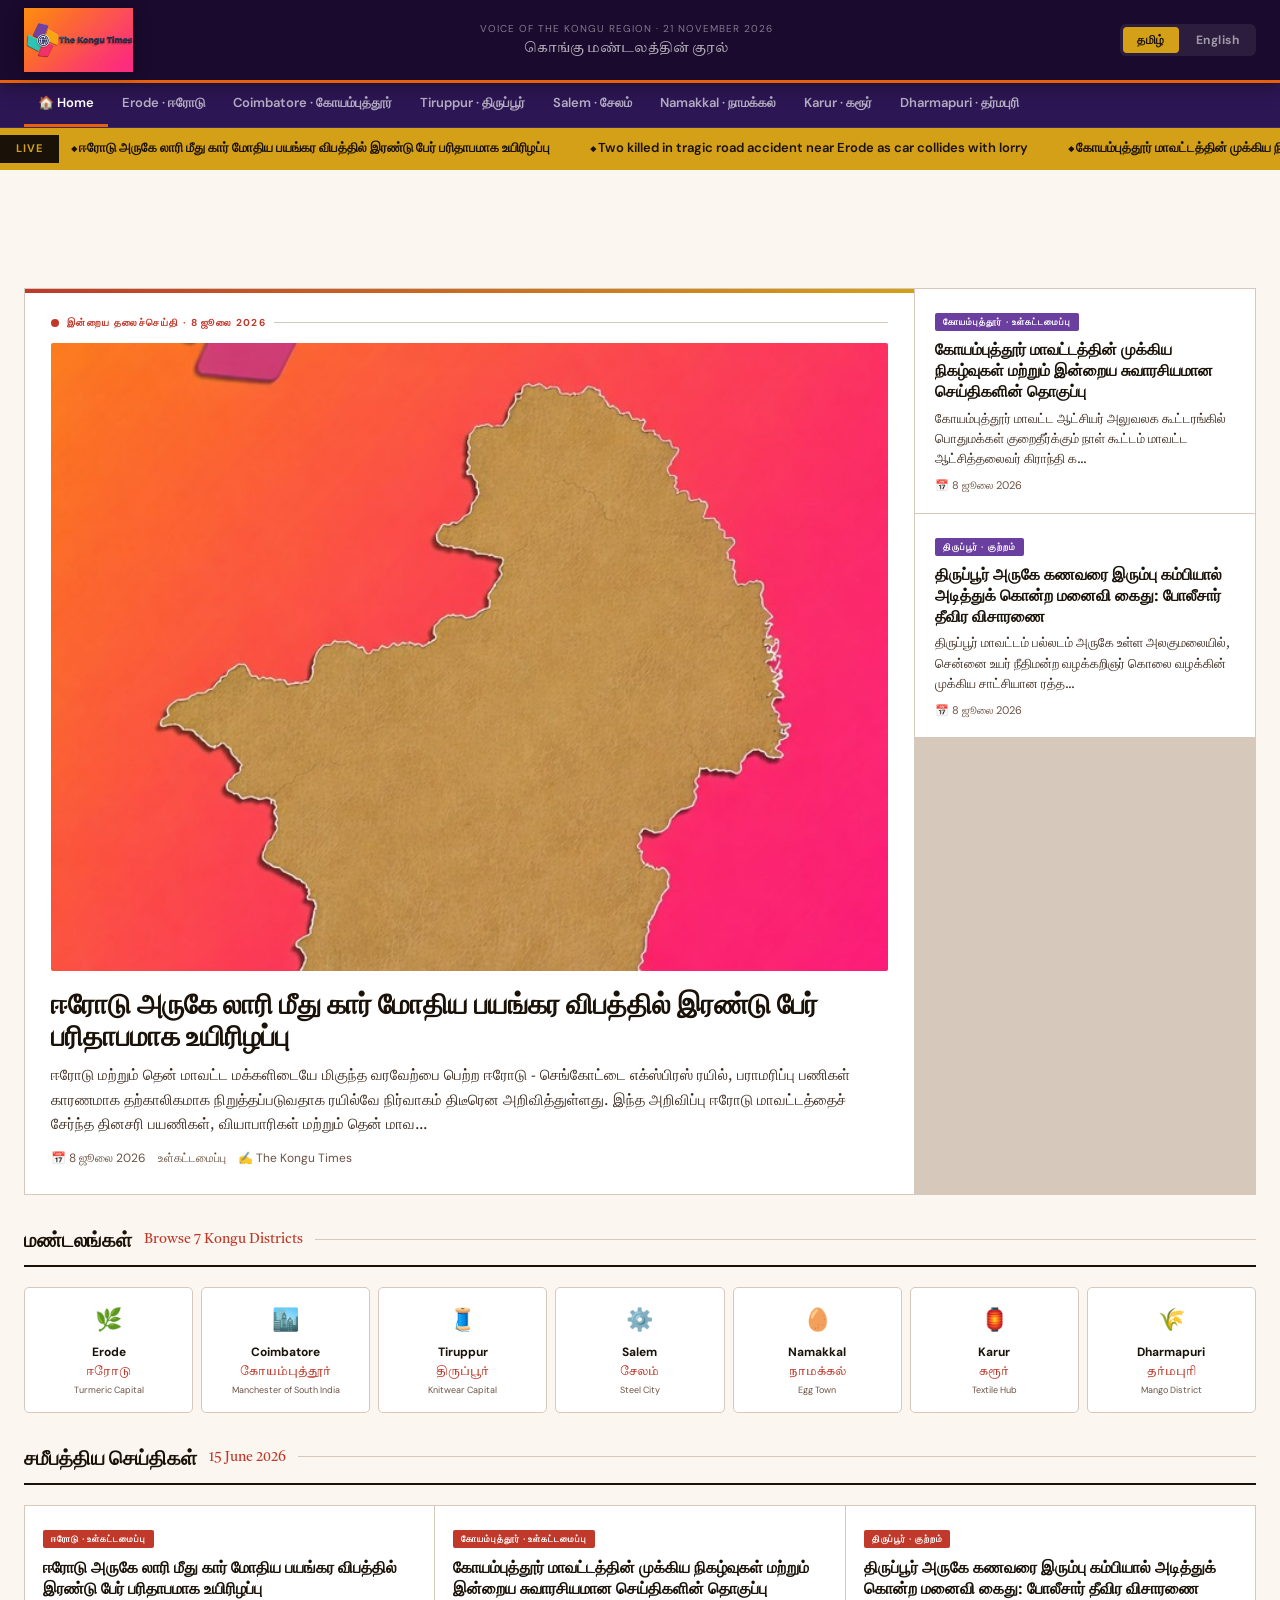
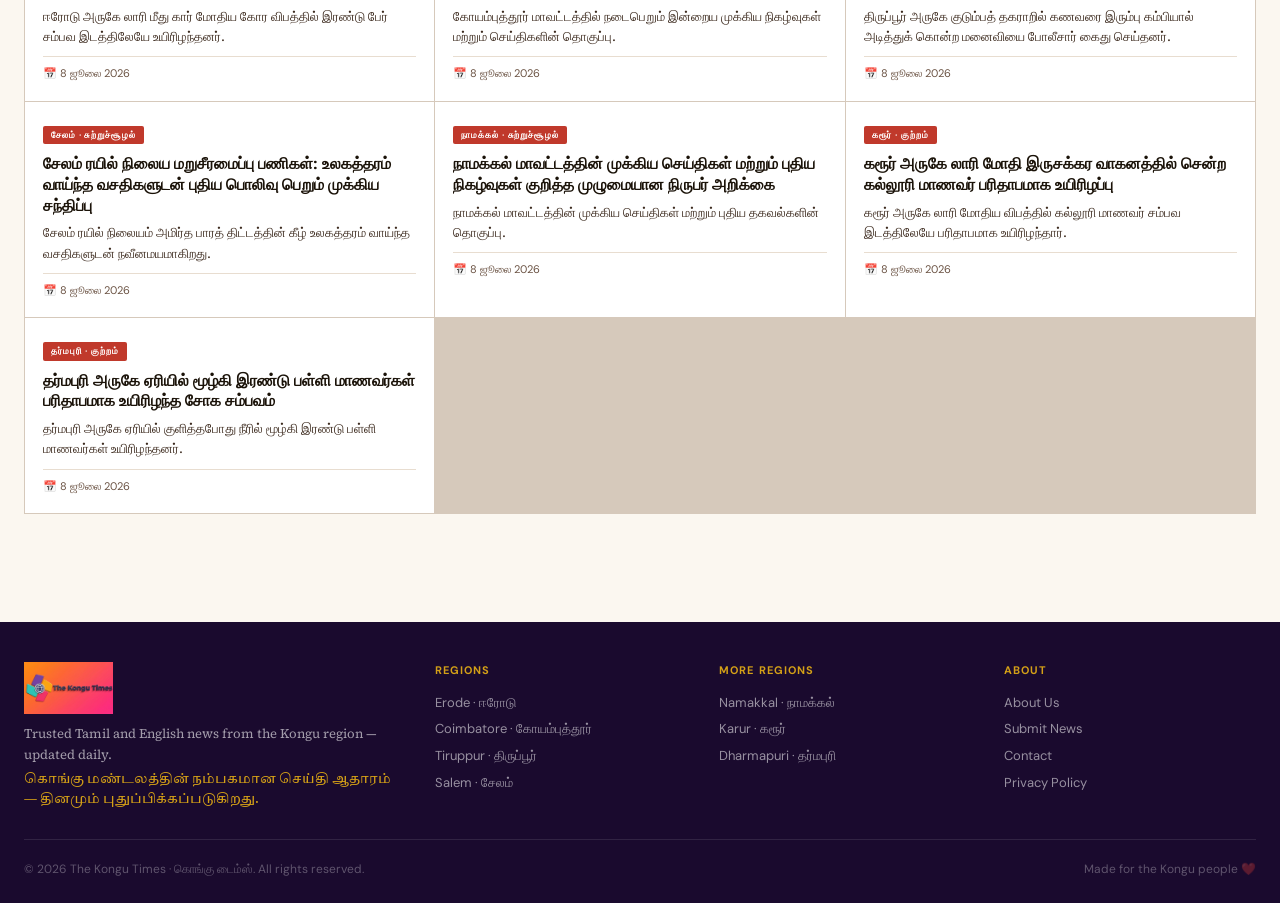
==== index.html @ 3d2c32f9 "🗞️ Auto news update — 2026-11-21 05:52 IST" ====
<!DOCTYPE html>
<html lang="ta">
<head>
<meta charset="UTF-8"/>
<meta name="robots" content="index,follow"/>
<meta name="viewport" content="width=device-scale, initial-scale=1"/>
<meta name="description" content="The Kongu Times — Latest Tamil and English news from Erode, Coimbatore, Tiruppur, Salem, Namakkal, Karur and Dharmapuri. Updated daily."/>
<title>The Kongu Times | கொங்கு டைம்ஸ் — கொங்கு மண்டல செய்திகள்</title>
<link rel="stylesheet" href="css/style.css"/>
<link rel="icon" href="data:image/svg+xml,%3Csvg xmlns='http://www.w3.org/2000/svg' viewBox='0 0 100 100'%3E%3Ctext y='.9em' font-size='90'%3E%F0%9F%93%B0%3C/text%3E%3C/svg%3E"/>
<meta property="og:type" content="website"/>
<meta property="og:site_name" content="The Kongu Times"/>
<meta property="og:title" content="The Kongu Times | கொங்கு டைம்ஸ்"/>
<meta property="og:description" content="Latest Tamil and English news from the Kongu region of Tamil Nadu."/>
<meta name="twitter:card" content="summary_large_image"/>
<meta name="keywords" content="kongu times, coimbatore news, erode news, tiruppur news, salem news, namakkal news, karur news, dharmapuri news, kongu region, tamil news"/>
<style>
.ad-slot{min-height:90px;background:transparent;text-align:center;padding:8px 0;overflow:hidden;}
.news-card{cursor:pointer;}
.news-card:hover{background:var(--paper);}
.nc-lang-en{display:none;}
.hero-lang-en{display:none;}
.hero-date-en{display:none;}
.nc-date-en{display:none;}
</style>
</head>
<body>
<header class="site-header">
  <div class="header-inner">
    <a href="index.html" class="logo-link"><img class="logo-img" src="kongu-times-logo.png" alt="The Kongu Times"/></a>
    <div class="header-center">
      <div class="header-tagline" id="header-date">VOICE OF THE KONGU REGION · 21 November 2026</div>
      <div class="header-tagline-ta">கொங்கு மண்டலத்தின் குரல்</div>
    </div>
    <div class="lang-toggle">
      <button class="lang-btn" data-lang="ta">தமிழ்</button>
      <button class="lang-btn" data-lang="en">English</button>
    </div>
  </div>
</header>

<nav class="region-nav"><div class="region-nav-inner">
  <a href="index.html" class="active">🏠 Home</a>
  <a href="regions/erode.html">Erode · ஈரோடு</a>
  <a href="regions/coimbatore.html">Coimbatore · கோயம்புத்தூர்</a>
  <a href="regions/tiruppur.html">Tiruppur · திருப்பூர்</a>
  <a href="regions/salem.html">Salem · சேலம்</a>
  <a href="regions/namakkal.html">Namakkal · நாமக்கல்</a>
  <a href="regions/karur.html">Karur · கரூர்</a>
  <a href="regions/dharmapuri.html">Dharmapuri · தர்மபுரி</a>
</div></nav>

<div class="news-ticker"><div class="ticker-inner"><span class="ticker-label">LIVE</span><div class="ticker-scroll"><div class="ticker-track">
<!--TICKER-START--><span class="ticker-item">ஈரோடு அருகே லாரி மீது கார் மோதிய பயங்கர விபத்தில் இரண்டு பேர் பரிதாபமாக உயிரிழப்பு</span><span class="ticker-item">Two killed in tragic road accident near Erode as car collides with lorry</span><span class="ticker-item">கோயம்புத்தூர் மாவட்டத்தின் முக்கிய நிகழ்வுகள் மற்றும் இன்றைய சுவாரசியமான செய்திகளின் தொகுப்பு</span><span class="ticker-item">Important Events and Key Updates Happening Across Coimbatore District Today</span><span class="ticker-item">திருப்பூர் அருகே கணவரை இரும்பு கம்பியால் அடித்துக் கொன்ற மனைவி கைது: போலீசார் தீவிர விசாரணை</span><span class="ticker-item">Tiruppur shocker: Woman arrested for murdering her husband with an iron rod after dispute</span><span class="ticker-item">சேலம் ரயில் நிலைய மறுசீரமைப்பு பணிகள்: உலகத்தரம் வாய்ந்த வசதிகளுடன் புதிய பொலிவு பெறும் முக்கிய சந்திப்பு</span><span class="ticker-item">Salem Railway Station Redevelopment: Major Junction Set for World Class Upgrade Under Amrit Bharat Scheme</span><span class="ticker-item">நாமக்கல் மாவட்டத்தின் முக்கிய செய்திகள் மற்றும் புதிய நிகழ்வுகள் குறித்த முழுமையான நிருபர் அறிக்கை</span><span class="ticker-item">Latest updates and important news reports from Namakkal district by local reporter</span><span class="ticker-item">கரூர் அருகே லாரி மோதி இருசக்கர வாகனத்தில் சென்ற கல்லூரி மாணவர் பரிதாபமாக உயிரிழப்பு</span><span class="ticker-item">College student tragically killed in road accident near Karur after lorry collides with two-wheeler</span><span class="ticker-item">தர்மபுரி அருகே ஏரியில் மூழ்கி இரண்டு பள்ளி மாணவர்கள் பரிதாபமாக உயிரிழந்த சோக சம்பவம்</span><span class="ticker-item">Tragic incident as two school students drown in a lake near Dharmapuri</span><span class="ticker-item">ஈரோடு அருகே லாரி மீது கார் மோதிய பயங்கர விபத்தில் இரண்டு பேர் பரிதாபமாக உயிரிழப்பு</span><span class="ticker-item">Two killed in tragic road accident near Erode as car collides with lorry</span><span class="ticker-item">கோயம்புத்தூர் மாவட்டத்தின் முக்கிய நிகழ்வுகள் மற்றும் இன்றைய சுவாரசியமான செய்திகளின் தொகுப்பு</span><span class="ticker-item">Important Events and Key Updates Happening Across Coimbatore District Today</span><span class="ticker-item">திருப்பூர் அருகே கணவரை இரும்பு கம்பியால் அடித்துக் கொன்ற மனைவி கைது: போலீசார் தீவிர விசாரணை</span><span class="ticker-item">Tiruppur shocker: Woman arrested for murdering her husband with an iron rod after dispute</span><span class="ticker-item">சேலம் ரயில் நிலைய மறுசீரமைப்பு பணிகள்: உலகத்தரம் வாய்ந்த வசதிகளுடன் புதிய பொலிவு பெறும் முக்கிய சந்திப்பு</span><span class="ticker-item">Salem Railway Station Redevelopment: Major Junction Set for World Class Upgrade Under Amrit Bharat Scheme</span><span class="ticker-item">நாமக்கல் மாவட்டத்தின் முக்கிய செய்திகள் மற்றும் புதிய நிகழ்வுகள் குறித்த முழுமையான நிருபர் அறிக்கை</span><span class="ticker-item">Latest updates and important news reports from Namakkal district by local reporter</span><span class="ticker-item">கரூர் அருகே லாரி மோதி இருசக்கர வாகனத்தில் சென்ற கல்லூரி மாணவர் பரிதாபமாக உயிரிழப்பு</span><span class="ticker-item">College student tragically killed in road accident near Karur after lorry collides with two-wheeler</span><span class="ticker-item">தர்மபுரி அருகே ஏரியில் மூழ்கி இரண்டு பள்ளி மாணவர்கள் பரிதாபமாக உயிரிழந்த சோக சம்பவம்</span><span class="ticker-item">Tragic incident as two school students drown in a lake near Dharmapuri</span><!--TICKER-END-->
</div></div></div></div>

<div class="ad-slot"><!-- ADSENSE:LEADERBOARD --></div>

<main class="site-main">

<!-- Hero section — auto-replaced daily -->
<section>
<div class="hero-grid">
  <article class="hero-main">
<!--HERO-START-->
    <div class="hero-label"><span class="live-dot"></span>
      <span class="hero-date-ta">இன்றைய தலைச்செய்தி · 8 ஜூலை 2026</span>
      <span class="hero-date-en" style="display:none">Today's Top Story · 8 July 2026</span>
    </div>
    <img class="hero-img" src="kongu-map.jpg" alt="Kongu Nadu"/>
    <div class="hero-lang-ta">
      <h1 class="hero-headline">ஈரோடு அருகே லாரி மீது கார் மோதிய பயங்கர விபத்தில் இரண்டு பேர் பரிதாபமாக உயிரிழப்பு</h1>
      <p class="hero-lead">ஈரோடு மற்றும் தென் மாவட்ட மக்களிடையே மிகுந்த வரவேற்பை பெற்ற ஈரோடு - செங்கோட்டை எக்ஸ்பிரஸ் ரயில், பராமரிப்பு பணிகள் காரணமாக தற்காலிகமாக நிறுத்தப்படுவதாக ரயில்வே நிர்வாகம் திடீரென அறிவித்துள்ளது. இந்த அறிவிப்பு ஈரோடு மாவட்டத்தைச் சேர்ந்த தினசரி பயணிகள், வியாபாரிகள் மற்றும் தென் மாவ...</p>
    </div>
    <div class="hero-lang-en" style="display:none">
      <h1 class="hero-headline">Two killed in tragic road accident near Erode as car collides with lorry</h1>
      <p class="hero-lead">The Southern Railway administration has announced the temporary suspension of the popular daily express train service running between Erode and Sengottai, citing urgent safety and track maintenance works. This sudden decision has caught thousands of daily commuters and long-dista...</p>
    </div>
    <div class="hero-meta">
      <span>📅 <span class="hero-date-ta">8 ஜூலை 2026</span><span class="hero-date-en" style="display:none">8 July 2026</span></span>
      <span class="cat-ta">உள்கட்டமைப்பு</span><span class="cat-en" style="display:none">Infrastructure</span><span>✍️ The Kongu Times</span>
    </div><!--HERO-END-->
  </article>
  <div>
<!--SIDE-START-->
  <article class="hero-side" onclick="location.href='regions/coimbatore.html'" style="cursor:pointer">
    <div class="side-label"><span class="dist-ta">கோயம்புத்தூர்</span><span class="dist-en" style="display:none">Coimbatore</span> · <span class="cat-ta">உள்கட்டமைப்பு</span><span class="cat-en" style="display:none">Infrastructure</span></div>
    <div class="hero-lang-ta"><h2 class="side-title">கோயம்புத்தூர் மாவட்டத்தின் முக்கிய நிகழ்வுகள் மற்றும் இன்றைய சுவாரசியமான செய்திகளின் தொகுப்பு</h2><p class="side-body">கோயம்புத்தூர் மாவட்ட ஆட்சியர் அலுவலக கூட்டரங்கில் பொதுமக்கள் குறைதீர்க்கும் நாள் கூட்டம் மாவட்ட ஆட்சித்தலைவர் கிராந்தி க...</p></div>
    <div class="hero-lang-en" style="display:none"><h2 class="side-title">Important Events and Key Updates Happening Across Coimbatore District Today</h2><p class="side-body">The Coimbatore district administration, in collaboration with various state government departments, recently organized a...</p></div>
    <div class="side-meta">📅 <span class="hero-date-ta">8 ஜூலை 2026</span><span class="hero-date-en" style="display:none">8 July 2026</span></div>
  </article>

  <article class="hero-side" onclick="location.href='regions/tiruppur.html'" style="cursor:pointer">
    <div class="side-label"><span class="dist-ta">திருப்பூர்</span><span class="dist-en" style="display:none">Tiruppur</span> · <span class="cat-ta">குற்றம்</span><span class="cat-en" style="display:none">Crime</span></div>
    <div class="hero-lang-ta"><h2 class="side-title">திருப்பூர் அருகே கணவரை இரும்பு கம்பியால் அடித்துக் கொன்ற மனைவி கைது: போலீசார் தீவிர விசாரணை</h2><p class="side-body">திருப்பூர் மாவட்டம் பல்லடம் அருகே உள்ள அலகுமலையில், சென்னை உயர் நீதிமன்ற வழக்கறிஞர் கொலை வழக்கின் முக்கிய சாட்சியான ரத்த...</p></div>
    <div class="hero-lang-en" style="display:none"><h2 class="side-title">Tiruppur shocker: Woman arrested for murdering her husband with an iron rod after dispute</h2><p class="side-body">A shocking wave of fear has gripped the industrial hub of Tiruppur following a brutal daylight attack on a crucial eyewi...</p></div>
    <div class="side-meta">📅 <span class="hero-date-ta">8 ஜூலை 2026</span><span class="hero-date-en" style="display:none">8 July 2026</span></div>
  </article><!--SIDE-END-->
  </div>
</div>
</section>

<!-- District tiles -->
<div class="sec-head"><h2>மண்டலங்கள்</h2><span class="sec-head-tamil">Browse 7 Kongu Districts</span><div class="sec-head-line"></div></div>
<div class="region-grid">
  <a href="regions/erode.html" class="region-card"><div class="rc-icon">🌿</div><div class="rc-name">Erode</div><div class="rc-tamil">ஈரோடு</div><div class="rc-tagline">Turmeric Capital</div></a>
  <a href="regions/coimbatore.html" class="region-card"><div class="rc-icon">🏙️</div><div class="rc-name">Coimbatore</div><div class="rc-tamil">கோயம்புத்தூர்</div><div class="rc-tagline">Manchester of South India</div></a>
  <a href="regions/tiruppur.html" class="region-card"><div class="rc-icon">🧵</div><div class="rc-name">Tiruppur</div><div class="rc-tamil">திருப்பூர்</div><div class="rc-tagline">Knitwear Capital</div></a>
  <a href="regions/salem.html" class="region-card"><div class="rc-icon">⚙️</div><div class="rc-name">Salem</div><div class="rc-tamil">சேலம்</div><div class="rc-tagline">Steel City</div></a>
  <a href="regions/namakkal.html" class="region-card"><div class="rc-icon">🥚</div><div class="rc-name">Namakkal</div><div class="rc-tamil">நாமக்கல்</div><div class="rc-tagline">Egg Town</div></a>
  <a href="regions/karur.html" class="region-card"><div class="rc-icon">🏮</div><div class="rc-name">Karur</div><div class="rc-tamil">கரூர்</div><div class="rc-tagline">Textile Hub</div></a>
  <a href="regions/dharmapuri.html" class="region-card"><div class="rc-icon">🌾</div><div class="rc-name">Dharmapuri</div><div class="rc-tamil">தர்மபுரி</div><div class="rc-tagline">Mango District</div></a>
</div>

<!-- Latest news grid — auto-replaced daily -->
<div class="sec-head">
  <h2 id="latest-heading-ta">சமீபத்திய செய்திகள்</h2>
  <h2 id="latest-heading-en" style="display:none">Latest News</h2>
  <span class="sec-head-tamil" id="latest-date">15 June 2026</span>
  <div class="sec-head-line"></div>
</div>
<div class="news-grid" id="news-grid">
<!--NEWSGRID-START-->
  <article class="news-card" onclick="location.href='regions/erode.html'">
    <div class="nc-lang-ta">
      <div class="nc-region">ஈரோடு · உள்கட்டமைப்பு</div>
      <h3 class="nc-title">ஈரோடு அருகே லாரி மீது கார் மோதிய பயங்கர விபத்தில் இரண்டு பேர் பரிதாபமாக உயிரிழப்பு</h3>
      <p class="nc-body">ஈரோடு அருகே லாரி மீது கார் மோதிய கோர விபத்தில் இரண்டு பேர் சம்பவ இடத்திலேயே உயிரிழந்தனர்.</p>
    </div>
    <div class="nc-lang-en" style="display:none">
      <div class="nc-region">Erode · Infrastructure</div>
      <h3 class="nc-title">Two killed in tragic road accident near Erode as car collides with lorry</h3>
      <p class="nc-body">Two people were killed on the spot in a tragic road accident near Erode involving a car and a lorry.</p>
    </div>
    <div class="nc-meta">📅 <span class="nc-date-ta">8 ஜூலை 2026</span><span class="nc-date-en" style="display:none">8 July 2026</span></div>
  </article>

  <article class="news-card" onclick="location.href='regions/coimbatore.html'">
    <div class="nc-lang-ta">
      <div class="nc-region">கோயம்புத்தூர் · உள்கட்டமைப்பு</div>
      <h3 class="nc-title">கோயம்புத்தூர் மாவட்டத்தின் முக்கிய நிகழ்வுகள் மற்றும் இன்றைய சுவாரசியமான செய்திகளின் தொகுப்பு</h3>
      <p class="nc-body">கோயம்புத்தூர் மாவட்டத்தில் நடைபெறும் இன்றைய முக்கிய நிகழ்வுகள் மற்றும் செய்திகளின் தொகுப்பு.</p>
    </div>
    <div class="nc-lang-en" style="display:none">
      <div class="nc-region">Coimbatore · Infrastructure</div>
      <h3 class="nc-title">Important Events and Key Updates Happening Across Coimbatore District Today</h3>
      <p class="nc-body">Get the latest updates on key events and news happening today across Coimbatore district.</p>
    </div>
    <div class="nc-meta">📅 <span class="nc-date-ta">8 ஜூலை 2026</span><span class="nc-date-en" style="display:none">8 July 2026</span></div>
  </article>

  <article class="news-card" onclick="location.href='regions/tiruppur.html'">
    <div class="nc-lang-ta">
      <div class="nc-region">திருப்பூர் · குற்றம்</div>
      <h3 class="nc-title">திருப்பூர் அருகே கணவரை இரும்பு கம்பியால் அடித்துக் கொன்ற மனைவி கைது: போலீசார் தீவிர விசாரணை</h3>
      <p class="nc-body">திருப்பூர் அருகே குடும்பத் தகராறில் கணவரை இரும்பு கம்பியால் அடித்துக் கொன்ற மனைவியை போலீசார் கைது செய்தனர்.</p>
    </div>
    <div class="nc-lang-en" style="display:none">
      <div class="nc-region">Tiruppur · Crime</div>
      <h3 class="nc-title">Tiruppur shocker: Woman arrested for murdering her husband with an iron rod after dispute</h3>
      <p class="nc-body">A woman was arrested near Tiruppur for allegedly murdering her husband with an iron rod following a dispute.</p>
    </div>
    <div class="nc-meta">📅 <span class="nc-date-ta">8 ஜூலை 2026</span><span class="nc-date-en" style="display:none">8 July 2026</span></div>
  </article>

  <article class="news-card" onclick="location.href='regions/salem.html'">
    <div class="nc-lang-ta">
      <div class="nc-region">சேலம் · சுற்றுச்சூழல்</div>
      <h3 class="nc-title">சேலம் ரயில் நிலைய மறுசீரமைப்பு பணிகள்: உலகத்தரம் வாய்ந்த வசதிகளுடன் புதிய பொலிவு பெறும் முக்கிய சந்திப்பு</h3>
      <p class="nc-body">சேலம் ரயில் நிலையம் அமிர்த பாரத் திட்டத்தின் கீழ் உலகத்தரம் வாய்ந்த வசதிகளுடன் நவீனமயமாகிறது.</p>
    </div>
    <div class="nc-lang-en" style="display:none">
      <div class="nc-region">Salem · Environment</div>
      <h3 class="nc-title">Salem Railway Station Redevelopment: Major Junction Set for World Class Upgrade Under Amrit Bharat Scheme</h3>
      <p class="nc-body">Salem railway station undergoes major redevelopment with world-class amenities under Amrit Bharat scheme.</p>
    </div>
    <div class="nc-meta">📅 <span class="nc-date-ta">8 ஜூலை 2026</span><span class="nc-date-en" style="display:none">8 July 2026</span></div>
  </article>

  <article class="news-card" onclick="location.href='regions/namakkal.html'">
    <div class="nc-lang-ta">
      <div class="nc-region">நாமக்கல் · சுற்றுச்சூழல்</div>
      <h3 class="nc-title">நாமக்கல் மாவட்டத்தின் முக்கிய செய்திகள் மற்றும் புதிய நிகழ்வுகள் குறித்த முழுமையான நிருபர் அறிக்கை</h3>
      <p class="nc-body">நாமக்கல் மாவட்டத்தின் முக்கிய செய்திகள் மற்றும் புதிய தகவல்களின் தொகுப்பு.</p>
    </div>
    <div class="nc-lang-en" style="display:none">
      <div class="nc-region">Namakkal · Environment</div>
      <h3 class="nc-title">Latest updates and important news reports from Namakkal district by local reporter</h3>
      <p class="nc-body">Get the latest news updates and local reports from Namakkal district.</p>
    </div>
    <div class="nc-meta">📅 <span class="nc-date-ta">8 ஜூலை 2026</span><span class="nc-date-en" style="display:none">8 July 2026</span></div>
  </article>

  <article class="news-card" onclick="location.href='regions/karur.html'">
    <div class="nc-lang-ta">
      <div class="nc-region">கரூர் · குற்றம்</div>
      <h3 class="nc-title">கரூர் அருகே லாரி மோதி இருசக்கர வாகனத்தில் சென்ற கல்லூரி மாணவர் பரிதாபமாக உயிரிழப்பு</h3>
      <p class="nc-body">கரூர் அருகே லாரி மோதிய விபத்தில் கல்லூரி மாணவர் சம்பவ இடத்திலேயே பரிதாபமாக உயிரிழந்தார்.</p>
    </div>
    <div class="nc-lang-en" style="display:none">
      <div class="nc-region">Karur · Crime</div>
      <h3 class="nc-title">College student tragically killed in road accident near Karur after lorry collides with two-wheeler</h3>
      <p class="nc-body">A college student was tragically killed on the spot in a road accident near Karur.</p>
    </div>
    <div class="nc-meta">📅 <span class="nc-date-ta">8 ஜூலை 2026</span><span class="nc-date-en" style="display:none">8 July 2026</span></div>
  </article>

  <article class="news-card" onclick="location.href='regions/dharmapuri.html'">
    <div class="nc-lang-ta">
      <div class="nc-region">தர்மபுரி · குற்றம்</div>
      <h3 class="nc-title">தர்மபுரி அருகே ஏரியில் மூழ்கி இரண்டு பள்ளி மாணவர்கள் பரிதாபமாக உயிரிழந்த சோக சம்பவம்</h3>
      <p class="nc-body">தர்மபுரி அருகே ஏரியில் குளித்தபோது நீரில் மூழ்கி இரண்டு பள்ளி மாணவர்கள் உயிரிழந்தனர்.</p>
    </div>
    <div class="nc-lang-en" style="display:none">
      <div class="nc-region">Dharmapuri · Crime</div>
      <h3 class="nc-title">Tragic incident as two school students drown in a lake near Dharmapuri</h3>
      <p class="nc-body">Two school students tragically drowned while bathing in a lake near Dharmapuri.</p>
    </div>
    <div class="nc-meta">📅 <span class="nc-date-ta">8 ஜூலை 2026</span><span class="nc-date-en" style="display:none">8 July 2026</span></div>
  </article><!--NEWSGRID-END-->
</div>

</main>

<footer class="site-footer"><div class="footer-inner">
  <div class="footer-grid">
    <div>
      <img class="footer-logo-img" src="kongu-times-logo.png" alt="The Kongu Times"/>
      <p class="footer-desc">Trusted Tamil and English news from the Kongu region — updated daily.</p>
      <p class="footer-desc-ta">கொங்கு மண்டலத்தின் நம்பகமான செய்தி ஆதாரம் — தினமும் புதுப்பிக்கப்படுகிறது.</p>
    </div>
    <div class="footer-col"><div class="footer-col-title">Regions</div>
      <a href="regions/erode.html">Erode · ஈரோடு</a>
      <a href="regions/coimbatore.html">Coimbatore · கோயம்புத்தூர்</a>
      <a href="regions/tiruppur.html">Tiruppur · திருப்பூர்</a>
      <a href="regions/salem.html">Salem · சேலம்</a>
    </div>
    <div class="footer-col"><div class="footer-col-title">More Regions</div>
      <a href="regions/namakkal.html">Namakkal · நாமக்கல்</a>
      <a href="regions/karur.html">Karur · கரூர்</a>
      <a href="regions/dharmapuri.html">Dharmapuri · தர்மபுரி</a>
    </div>
    <div class="footer-col"><div class="footer-col-title">About</div>
      <a href="about.html">About Us</a>
      <a href="contact.html">Submit News</a>
      <a href="contact.html">Contact</a>
      <a href="privacy.html">Privacy Policy</a>
    </div>
  </div>
  <div class="footer-bottom">
    <span>© 2026 The Kongu Times · கொங்கு டைம்ஸ். All rights reserved.</span>
    <span id="footer-date">Made for the Kongu people ❤️</span>
  </div>
</div></footer>

<script src="js/main.js"></script>
<script>
(function(){
var os=window.switchLang;
window.switchLang=function(l){
  os&&os(l);
  ['nc-lang-ta','nc-lang-en','hero-lang-ta','hero-lang-en'].forEach(function(c){
    document.querySelectorAll('.'+c).forEach(function(el){
      el.style.display=(c.endsWith('-en')?(l==='en'):(l==='ta'))?'block':'none';
    });
  });
  ['hero-date-ta','hero-date-en','nc-date-ta','nc-date-en'].forEach(function(c){
    document.querySelectorAll('.'+c).forEach(function(el){
      el.style.display=(c.endsWith('-en')?(l==='en'):(l==='ta'))?'inline':'none';
    });
  });
  var lh=document.getElementById('latest-heading-ta'),eh=document.getElementById('latest-heading-en');
  if(lh)lh.style.display=l==='ta'?'block':'none';
  if(eh)eh.style.display=l==='en'?'block':'none';
};
})();
</script>
</body>
</html>
---- css/style.css ----
@import url('https://fonts.googleapis.com/css2?family=Tiro+Tamil:ital@0;1&family=Playfair+Display:wght@700;900&family=Source+Serif+4:ital,wght@0,300;0,400;0,600;1,400&family=DM+Sans:wght@400;500;600;700&display=swap');
*,*::before,*::after{box-sizing:border-box;margin:0;padding:0}
html{scroll-behavior:smooth}
:root{--red:#C0392B;--red-dark:#96281B;--red-light:#F9EBEA;--gold:#D4A017;--gold-light:#FDF3DC;--ink:#1A1208;--ink-mid:#3D2B1F;--ink-light:#6B5344;--paper:#FBF7F0;--paper-mid:#F2EBE0;--paper-dark:#E8DDD0;--white:#FFFFFF;--border:#D6C9BB;--shadow:rgba(26,18,8,.12);--orange:#E8610A;--pink:#E8186D;--purple:#6B3FA0;--nav-bg:#1a0a2e;--nav-bar:#2d1654;}
body{font-family:'Source Serif 4',Georgia,serif;background:var(--paper);color:var(--ink);line-height:1.6;}
.site-header{background:var(--nav-bg);border-bottom:3px solid var(--orange);position:sticky;top:0;z-index:200;box-shadow:0 2px 20px rgba(0,0,0,.4);}
.header-inner{max-width:1280px;margin:0 auto;display:flex;align-items:center;justify-content:space-between;padding:8px 24px;gap:16px;}
.logo-link{display:block;flex-shrink:0;}
.logo-img{height:64px;width:auto;display:block;filter:drop-shadow(0 2px 8px rgba(0,0,0,.35));transition:transform .2s;}
.logo-img:hover{transform:scale(1.03);}
.header-center{text-align:center;flex:1;}
.header-tagline{font-family:'DM Sans',sans-serif;font-size:10px;color:rgba(255,255,255,.45);letter-spacing:.1em;text-transform:uppercase;margin-bottom:2px;}
.header-tagline-ta{font-family:'Tiro Tamil',serif;font-size:13px;color:rgba(255,255,255,.65);}
.lang-toggle{display:flex;gap:3px;background:rgba(255,255,255,.08);border-radius:6px;padding:3px;flex-shrink:0;}
.lang-btn{font-family:'DM Sans',sans-serif;font-size:12px;font-weight:700;padding:5px 14px;border:none;border-radius:4px;cursor:pointer;transition:all .2s;background:transparent;color:rgba(255,255,255,.55);letter-spacing:.04em;}
.lang-btn.active{background:var(--gold);color:var(--ink);}
.region-nav{background:var(--nav-bar);border-bottom:1px solid rgba(255,255,255,.08);}
.region-nav-inner{max-width:1280px;margin:0 auto;display:flex;align-items:center;padding:0 24px;overflow-x:auto;scrollbar-width:none;}
.region-nav-inner::-webkit-scrollbar{display:none}
.region-nav-inner a{font-family:'DM Sans',sans-serif;font-size:13px;font-weight:600;color:rgba(255,255,255,.65);text-decoration:none;padding:10px 14px;white-space:nowrap;border-bottom:3px solid transparent;transition:all .2s;}
.region-nav-inner a:hover,.region-nav-inner a.active{color:var(--white);border-bottom-color:var(--orange);}
.region-nav-inner a.candidates-link{color:var(--gold);border-bottom-color:rgba(212,160,23,.35);}
.region-nav-inner a.candidates-link:hover,.region-nav-inner a.candidates-link.active{color:#FFD700;border-bottom-color:var(--gold);}
.election-banner{background:linear-gradient(90deg,var(--purple),var(--orange),var(--pink));padding:7px 0;}
.election-banner-inner{max-width:1280px;margin:0 auto;display:flex;align-items:center;justify-content:center;gap:12px;font-family:'DM Sans',sans-serif;font-size:13px;font-weight:600;color:white;padding:0 24px;flex-wrap:wrap;}
.elect-badge{background:rgba(255,255,255,.22);border-radius:4px;padding:2px 10px;font-size:11px;letter-spacing:.08em;}
.news-ticker{background:var(--gold);padding:7px 0;overflow:hidden;}
.ticker-inner{display:flex;align-items:center;}
.ticker-label{font-family:'DM Sans',sans-serif;font-size:11px;font-weight:700;background:var(--ink);color:var(--gold);padding:0 16px;height:28px;display:flex;align-items:center;white-space:nowrap;letter-spacing:.1em;flex-shrink:0;}
.ticker-scroll{overflow:hidden;flex:1;padding:0 12px;}
.ticker-track{display:flex;animation:tick 42s linear infinite;white-space:nowrap;}
.ticker-track:hover{animation-play-state:paused}
.ticker-item{font-family:'DM Sans',sans-serif;font-size:13px;font-weight:600;color:var(--ink);padding-right:40px;}
.ticker-item::before{content:"◆  ";font-size:8px;}
@keyframes tick{from{transform:translateX(0)}to{transform:translateX(-50%)}}
.site-main{max-width:1280px;margin:0 auto;padding:28px 24px;}
.sec-head{display:flex;align-items:center;gap:12px;margin-bottom:20px;padding-bottom:10px;border-bottom:2px solid var(--ink);}
.sec-head h2{font-family:'Playfair Display',serif;font-size:20px;font-weight:900;color:var(--ink);}
.sec-head-tamil{font-family:'Tiro Tamil',serif;font-size:14px;color:var(--red);}
.sec-head-line{flex:1;height:1px;background:var(--border);}
.hero-grid{display:grid;grid-template-columns:1fr 340px;grid-template-rows:auto auto;gap:1px;background:var(--border);border:1px solid var(--border);margin-bottom:28px;}
.hero-main{grid-row:1/3;background:var(--white);padding:26px;position:relative;overflow:hidden;}
.hero-main::before{content:'';position:absolute;top:0;left:0;right:0;height:4px;background:linear-gradient(90deg,var(--red),var(--gold));}
.hero-label{font-family:'DM Sans',sans-serif;font-size:10px;font-weight:700;letter-spacing:.14em;text-transform:uppercase;color:var(--red);margin-bottom:12px;display:flex;align-items:center;gap:8px;}
.hero-label::after{content:'';flex:1;height:1px;background:var(--border);}
.live-dot{width:8px;height:8px;border-radius:50%;background:var(--red);display:inline-block;animation:pulse 1.5s ease-in-out infinite;flex-shrink:0;}
@keyframes pulse{0%,100%{opacity:1;transform:scale(1)}50%{opacity:.5;transform:scale(1.4)}}
.hero-img{width:100%;aspect-ratio:4/3;object-fit:cover;border-radius:2px;margin-bottom:16px;display:block;}
.hero-headline{font-family:'Playfair Display',serif;font-size:28px;font-weight:900;line-height:1.15;color:var(--ink);margin-bottom:12px;}
.hero-lead{font-size:15px;color:var(--ink-mid);line-height:1.65;margin-bottom:12px;}
.hero-meta{font-family:'DM Sans',sans-serif;font-size:12px;color:var(--ink-light);display:flex;gap:12px;flex-wrap:wrap;}
.hero-side{background:var(--white);padding:18px 20px;}
.hero-side+.hero-side{border-top:1px solid var(--border);}
.side-label{font-family:'DM Sans',sans-serif;font-size:9px;font-weight:700;letter-spacing:.12em;text-transform:uppercase;color:var(--white);background:var(--purple);padding:2px 8px;border-radius:2px;display:inline-block;margin-bottom:8px;}
.side-title{font-family:'Playfair Display',serif;font-size:16px;font-weight:700;line-height:1.3;color:var(--ink);margin-bottom:7px;}
.side-body{font-size:13px;color:var(--ink-mid);line-height:1.55;}
.side-meta{font-family:'DM Sans',sans-serif;font-size:11px;color:var(--ink-light);margin-top:8px;}
.region-grid{display:grid;grid-template-columns:repeat(7,1fr);gap:8px;margin-bottom:28px;}
.region-card{background:var(--white);border:1px solid var(--border);border-radius:5px;padding:14px 8px;text-align:center;text-decoration:none;transition:all .2s;display:block;}
.region-card:hover{transform:translateY(-2px);box-shadow:0 4px 14px var(--shadow);border-color:var(--orange);}
.rc-icon{font-size:22px;margin-bottom:5px;}
.rc-name{font-family:'DM Sans',sans-serif;font-size:12px;font-weight:700;color:var(--ink);margin-bottom:2px;}
.rc-tamil{font-family:'Tiro Tamil',serif;font-size:11px;color:var(--red);}
.rc-tagline{font-family:'DM Sans',sans-serif;font-size:9px;color:var(--ink-light);margin-top:2px;}
.news-grid{display:grid;grid-template-columns:repeat(3,1fr);gap:1px;background:var(--border);border:1px solid var(--border);margin-bottom:32px;}
.news-card{background:var(--white);padding:18px;transition:background .15s;}
.news-card:hover{background:var(--paper);}
.nc-region{font-family:'DM Sans',sans-serif;font-size:9px;font-weight:700;letter-spacing:.1em;text-transform:uppercase;color:var(--white);background:var(--red);padding:2px 8px;border-radius:2px;display:inline-block;margin-bottom:9px;}
.nc-region.blue{background:var(--purple);}
.nc-region.green{background:#1D6B34;}
.nc-title{font-family:'Playfair Display',serif;font-size:16px;font-weight:700;line-height:1.3;color:var(--ink);margin-bottom:8px;}
.nc-body{font-size:13px;color:var(--ink-mid);line-height:1.55;margin-bottom:9px;}
.nc-meta{font-family:'DM Sans',sans-serif;font-size:11px;color:var(--ink-light);border-top:1px solid var(--paper-dark);padding-top:8px;}
.meta-dot{color:var(--border);}
.region-hero{background:var(--nav-bg);padding:44px 24px 36px;position:relative;overflow:hidden;}
.region-hero::before{content:'';position:absolute;bottom:0;left:0;right:0;height:3px;background:linear-gradient(90deg,var(--gold),var(--red));}
.region-hero-inner{max-width:1280px;margin:0 auto;}
.region-breadcrumb{font-family:'DM Sans',sans-serif;font-size:12px;color:rgba(255,255,255,.45);margin-bottom:14px;}
.region-breadcrumb a{color:var(--gold);text-decoration:none;}
.region-breadcrumb a:hover{text-decoration:underline;}
.region-icon{font-size:42px;margin-bottom:10px;display:block;}
.region-title{font-family:'Playfair Display',serif;font-size:48px;font-weight:900;color:var(--white);line-height:1.05;}
.region-title-tamil{font-family:'Tiro Tamil',serif;font-size:24px;color:var(--gold);margin-top:6px;}
.region-tagline{font-family:'DM Sans',sans-serif;font-size:13px;font-weight:600;color:rgba(255,255,255,.6);letter-spacing:.06em;text-transform:uppercase;margin-top:6px;}
.region-desc-block{margin-top:16px;display:grid;grid-template-columns:1fr 1fr;gap:16px;max-width:720px;}
.region-desc{font-size:15px;color:rgba(255,255,255,.7);line-height:1.65;}
.region-desc-ta{font-family:'Tiro Tamil',serif;font-size:14px;color:rgba(255,255,255,.55);line-height:1.65;}
.region-content{max-width:1280px;margin:0 auto;padding:32px 24px;display:grid;grid-template-columns:1fr 300px;gap:32px;}
.news-article{border-bottom:1px solid var(--border);padding-bottom:28px;margin-bottom:28px;}
.news-article:last-child{border-bottom:none;}
.article-label{font-family:'DM Sans',sans-serif;font-size:9px;font-weight:700;letter-spacing:.12em;text-transform:uppercase;color:var(--white);background:var(--red);padding:2px 9px;border-radius:2px;display:inline-block;margin-bottom:10px;}
.article-title{font-family:'Playfair Display',serif;font-size:24px;font-weight:700;line-height:1.25;color:var(--ink);margin-bottom:10px;}
.article-body{font-size:15px;color:var(--ink-mid);line-height:1.7;margin-bottom:12px;}
.article-meta{font-family:'DM Sans',sans-serif;font-size:12px;color:var(--ink-light);display:flex;gap:12px;align-items:center;}
.sidebar-block{background:var(--white);border:1px solid var(--border);border-radius:4px;padding:18px;margin-bottom:20px;}
.sidebar-title{font-family:'Playfair Display',serif;font-size:16px;font-weight:700;color:var(--ink);border-bottom:2px solid var(--ink);padding-bottom:8px;margin-bottom:14px;}
.sidebar-link{display:flex;gap:10px;align-items:flex-start;padding:8px 0;border-bottom:1px solid var(--paper-dark);text-decoration:none;color:var(--ink);}
.sidebar-link:last-child{border-bottom:none;}
.sidebar-link:hover .sidebar-link-title{color:var(--red);}
.sidebar-num{font-family:'DM Sans',sans-serif;font-size:18px;font-weight:700;color:var(--paper-dark);min-width:28px;line-height:1;}
.sidebar-link-title{font-size:13px;line-height:1.4;color:var(--ink);transition:color .15s;}
.site-footer{background:var(--nav-bg);color:rgba(255,255,255,.6);padding:40px 24px 24px;margin-top:48px;}
.footer-inner{max-width:1280px;margin:0 auto;}
.footer-grid{display:grid;grid-template-columns:1.5fr 1fr 1fr 1fr;gap:32px;padding-bottom:28px;border-bottom:1px solid rgba(255,255,255,.1);margin-bottom:20px;}
.footer-logo-img{height:52px;width:auto;margin-bottom:10px;display:block;}
.footer-desc{font-size:13px;line-height:1.6;}
.footer-desc-ta{font-family:'Tiro Tamil',serif;font-size:13px;color:var(--gold);margin-top:4px;line-height:1.6;}
.footer-col-title{font-family:'DM Sans',sans-serif;font-size:11px;font-weight:700;letter-spacing:.1em;text-transform:uppercase;color:var(--gold);margin-bottom:10px;}
.footer-col a{display:block;font-family:'DM Sans',sans-serif;font-size:13px;color:rgba(255,255,255,.55);text-decoration:none;padding:3px 0;transition:color .15s;}
.footer-col a:hover{color:var(--white);}
.footer-bottom{display:flex;justify-content:space-between;font-family:'DM Sans',sans-serif;font-size:12px;color:rgba(255,255,255,.3);flex-wrap:wrap;gap:6px;}
.read-more{font-family:'DM Sans',sans-serif;font-size:12px;font-weight:700;color:var(--red);text-decoration:none;letter-spacing:.04em;display:inline-flex;align-items:center;gap:4px;}
.read-more:hover{text-decoration:underline;}
@media(max-width:900px){.hero-grid{grid-template-columns:1fr;}.news-grid{grid-template-columns:1fr 1fr;}.region-grid{grid-template-columns:repeat(4,1fr);}.region-content{grid-template-columns:1fr;}.footer-grid{grid-template-columns:1fr 1fr;}.region-desc-block{grid-template-columns:1fr;}.sidebar{display:none;}}
@media(max-width:600px){.logo-img{height:50px;}.header-center{display:none;}.hero-headline{font-size:22px;}.news-grid{grid-template-columns:1fr;}.region-grid{grid-template-columns:repeat(2,1fr);}.footer-grid{grid-template-columns:1fr;}.region-title{font-size:32px;}.election-banner-inner{font-size:11px;}}

/* Auto-injected article styles */
.article-featured-img{width:100%;max-height:360px;object-fit:cover;border-radius:4px;margin-bottom:16px;display:block;}
.article-divider{border:none;border-top:1px dashed var(--border);margin:32px 0;}
.article-lang-en .article-title{font-family:'Playfair Display',serif;font-size:22px;font-weight:700;color:var(--ink);margin-bottom:12px;}
.article-body--en p{font-size:14px;color:var(--ink-mid);line-height:1.75;}
.meta-date-en{display:none;}

/* === Auto-news article styles === */
.article-featured-img{width:100%;max-height:380px;object-fit:cover;border-radius:6px;margin-bottom:18px;display:block;}
.article-divider{border:none;border-top:1px dashed var(--border);margin:28px 0;}
.article-preview{font-size:15px;color:var(--ink-mid);line-height:1.7;margin-bottom:10px;}
.article-full p{font-size:15px;color:var(--ink-mid);line-height:1.75;margin-bottom:12px;}
.article-lang-en .article-title{font-family:'Playfair Display',serif;font-size:22px;font-weight:700;color:var(--ink);margin-bottom:10px;}
.read-more-btn{font-family:'DM Sans',sans-serif;font-size:13px;font-weight:600;color:var(--red);background:none;border:none;cursor:pointer;padding:0;margin-top:2px;}
.read-more-btn:hover{text-decoration:underline;}
/* News card click */
.news-card{cursor:pointer;transition:box-shadow .2s;}
.news-card:hover{box-shadow:0 4px 16px rgba(0,0,0,.12);}
.nc-lang-en{display:none;}
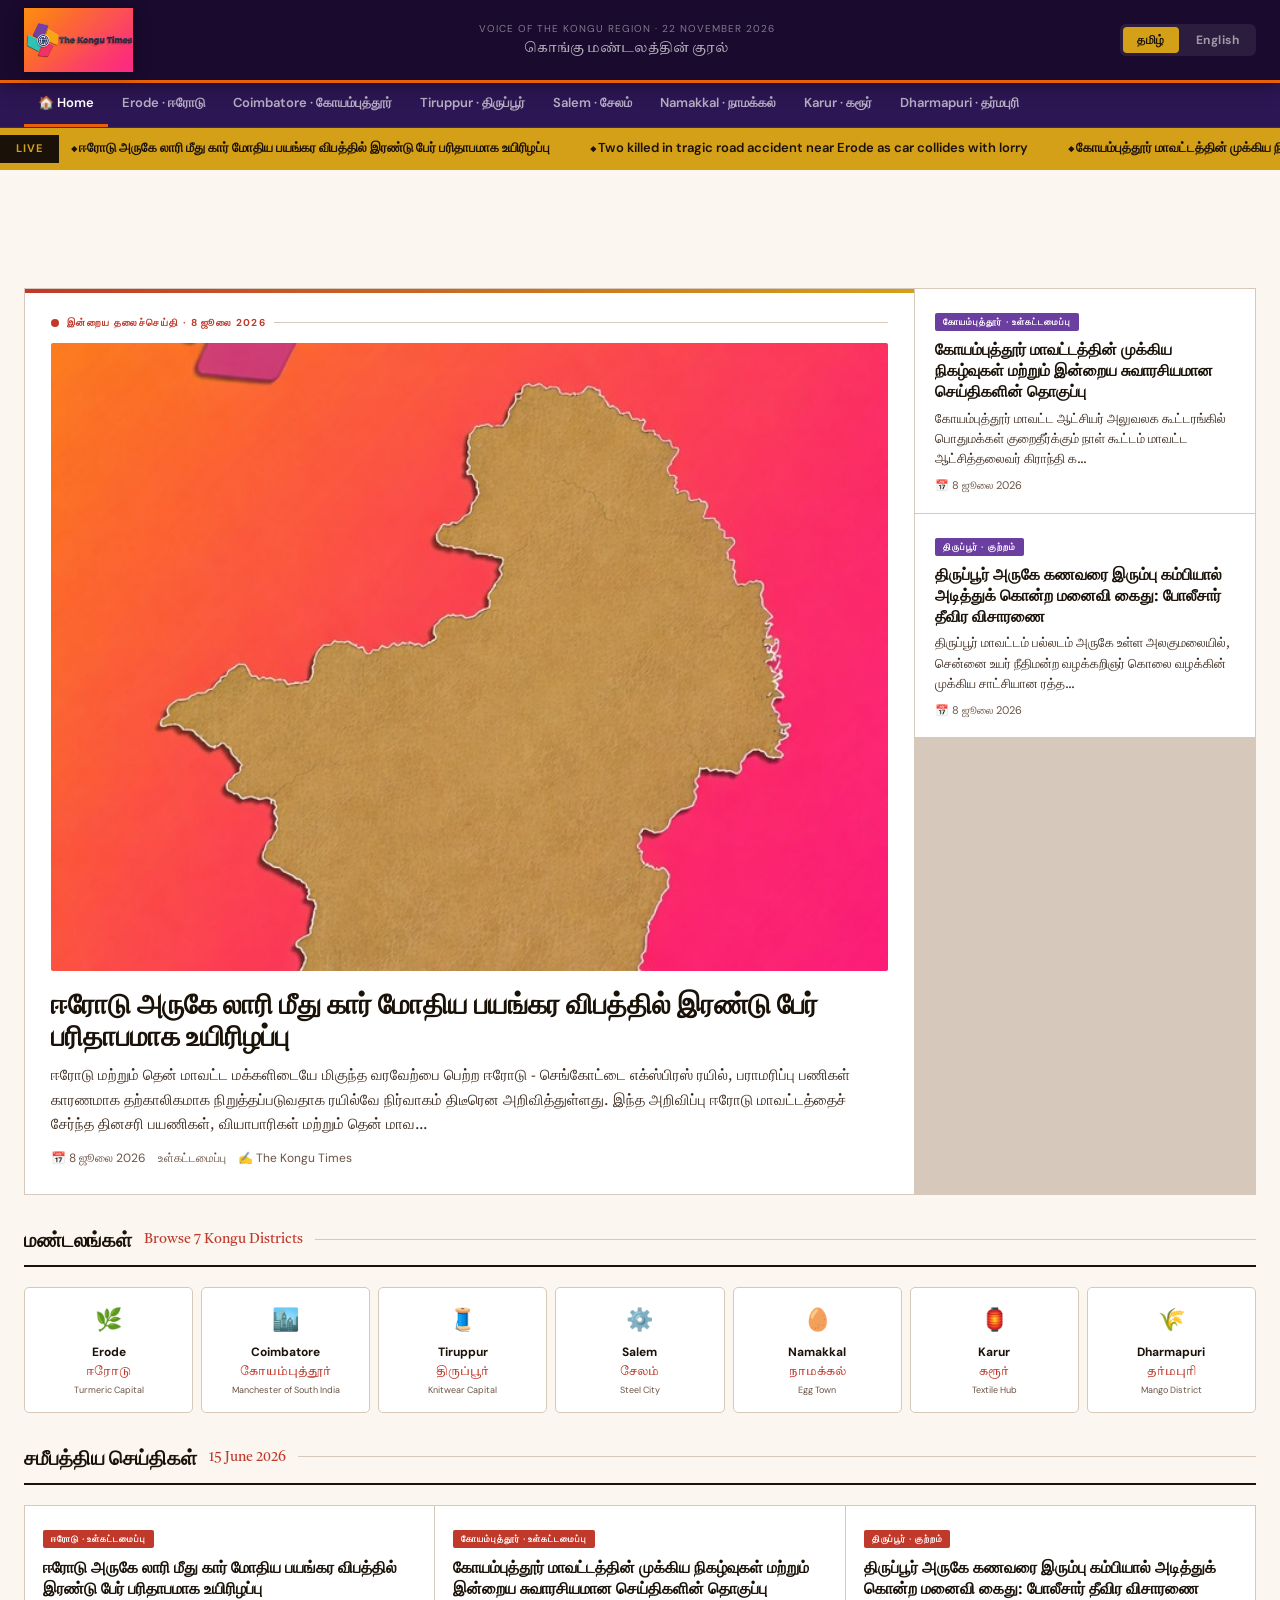
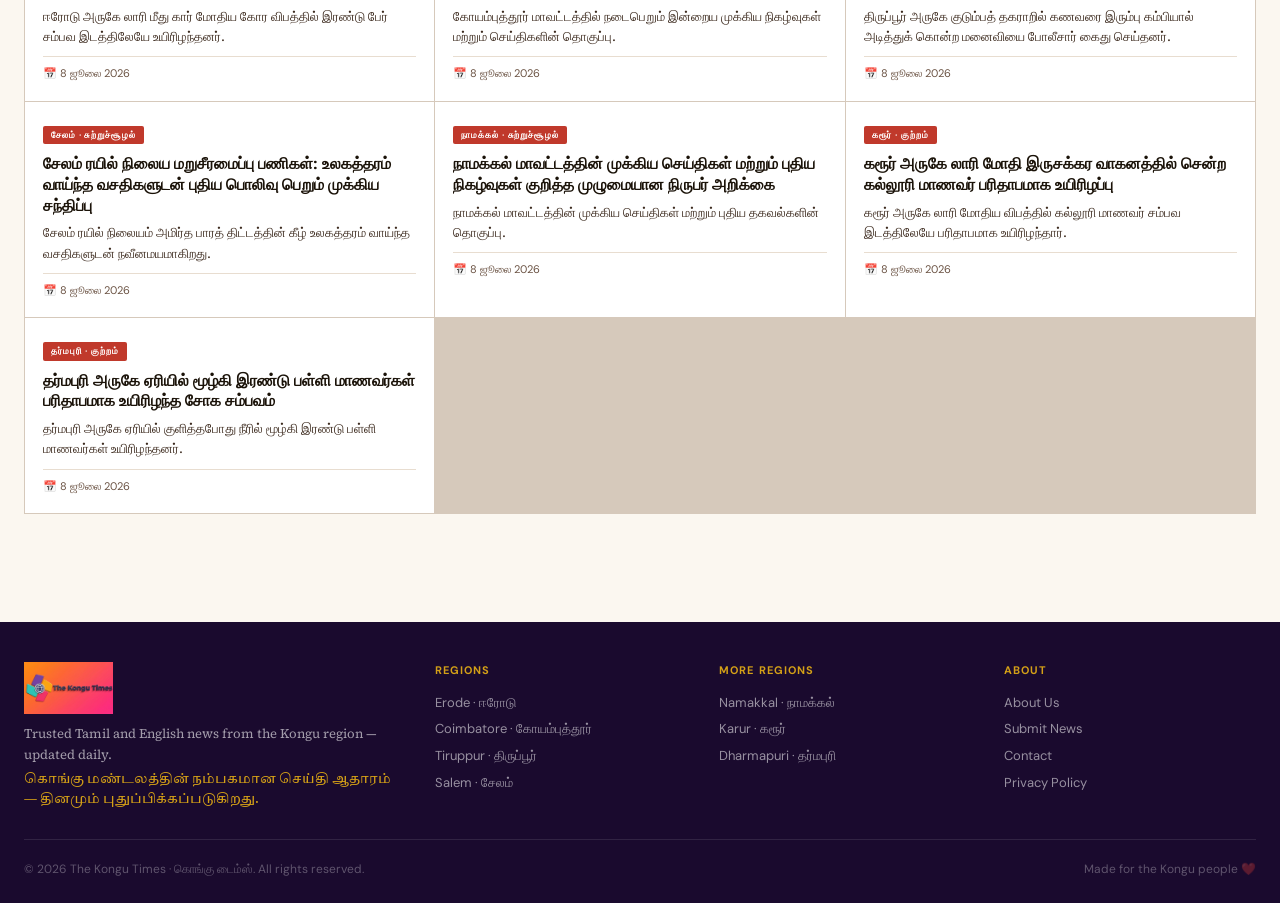
==== commit cb827481: "🗞️ Auto news update — 2026-11-22 05:25 IST" ====
--- a/index.html
+++ b/index.html
@@ -29,7 +29,7 @@
   <div class="header-inner">
     <a href="index.html" class="logo-link"><img class="logo-img" src="kongu-times-logo.png" alt="The Kongu Times"/></a>
     <div class="header-center">
-      <div class="header-tagline" id="header-date">VOICE OF THE KONGU REGION · 21 November 2026</div>
+      <div class="header-tagline" id="header-date">VOICE OF THE KONGU REGION · 22 November 2026</div>
       <div class="header-tagline-ta">கொங்கு மண்டலத்தின் குரல்</div>
     </div>
     <div class="lang-toggle">
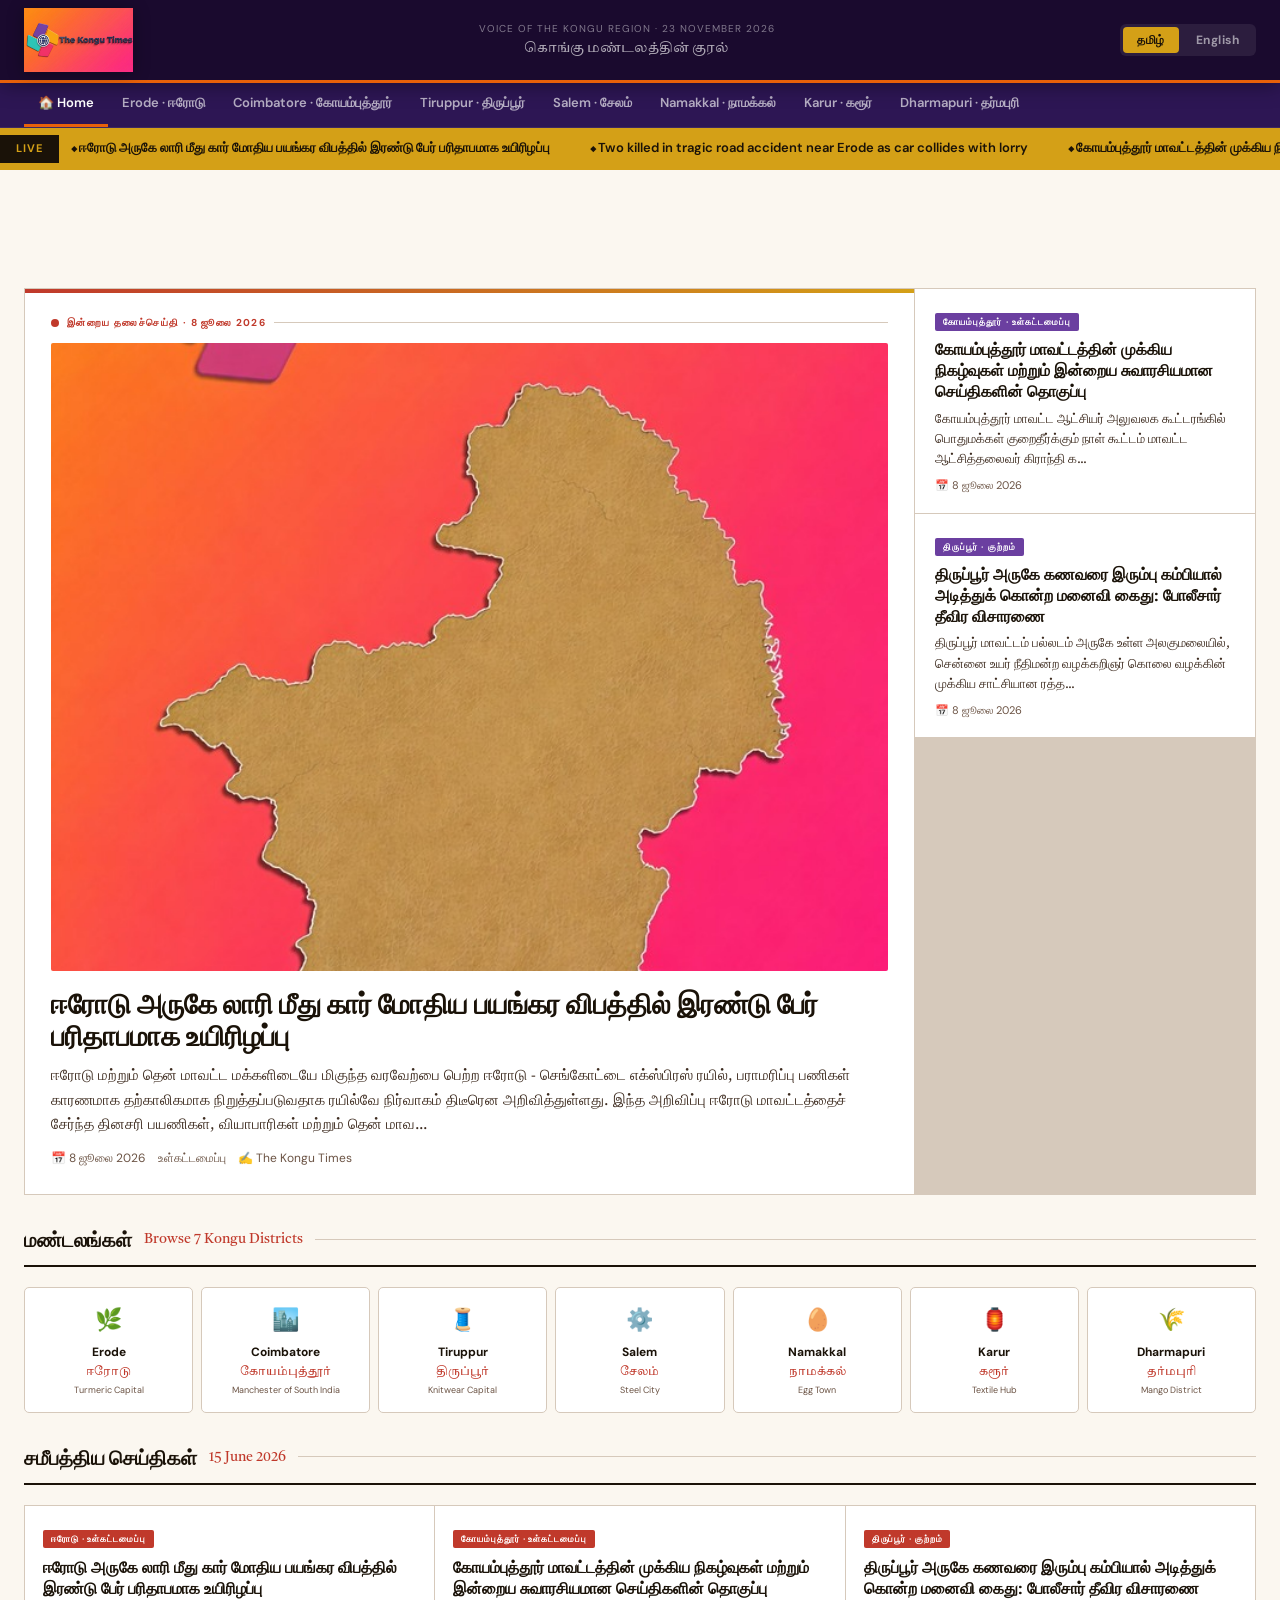
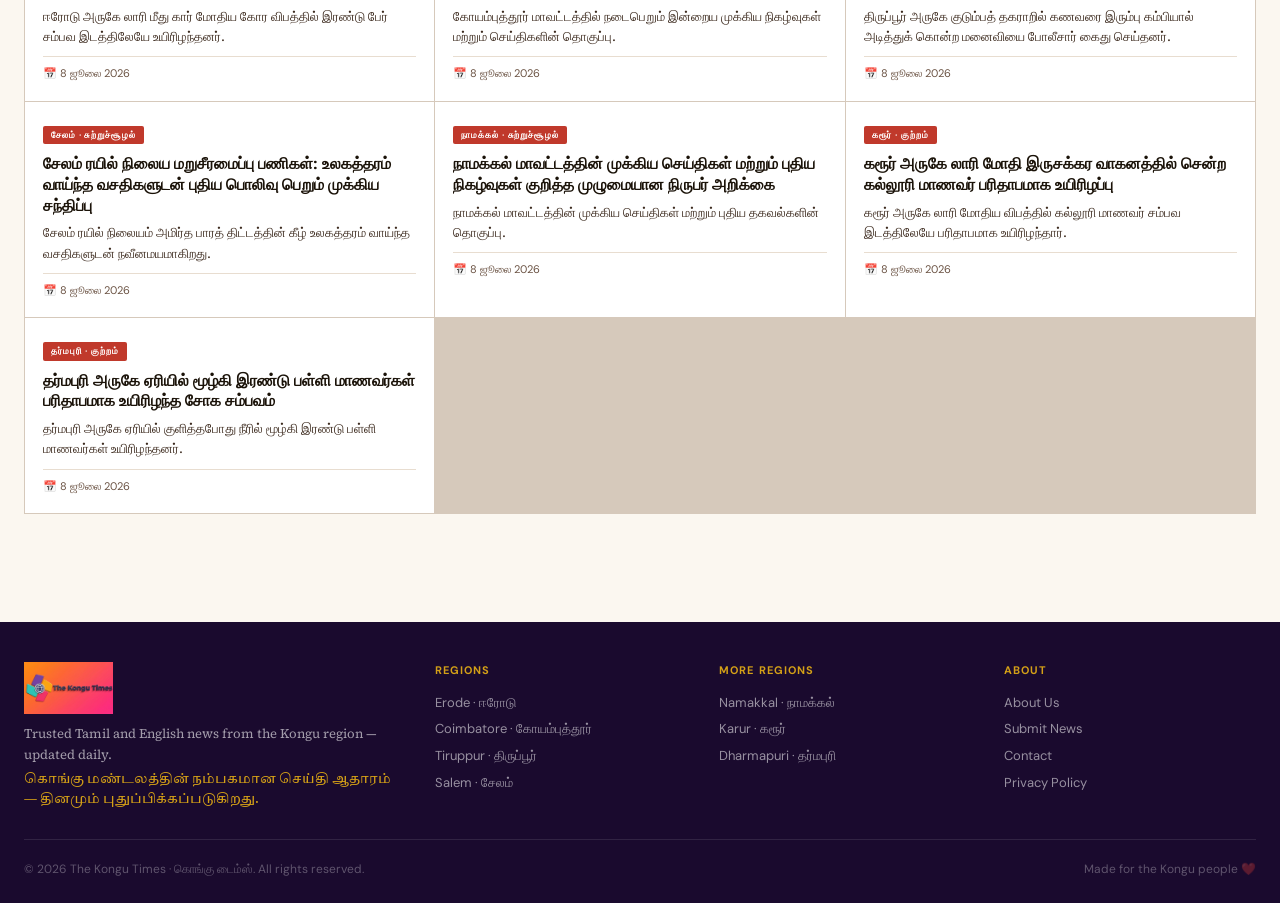
==== commit d7b7ed43: "🗞️ Auto news update — 2026-11-23 06:02 IST" ====
--- a/index.html
+++ b/index.html
@@ -29,7 +29,7 @@
   <div class="header-inner">
     <a href="index.html" class="logo-link"><img class="logo-img" src="kongu-times-logo.png" alt="The Kongu Times"/></a>
     <div class="header-center">
-      <div class="header-tagline" id="header-date">VOICE OF THE KONGU REGION · 22 November 2026</div>
+      <div class="header-tagline" id="header-date">VOICE OF THE KONGU REGION · 23 November 2026</div>
       <div class="header-tagline-ta">கொங்கு மண்டலத்தின் குரல்</div>
     </div>
     <div class="lang-toggle">
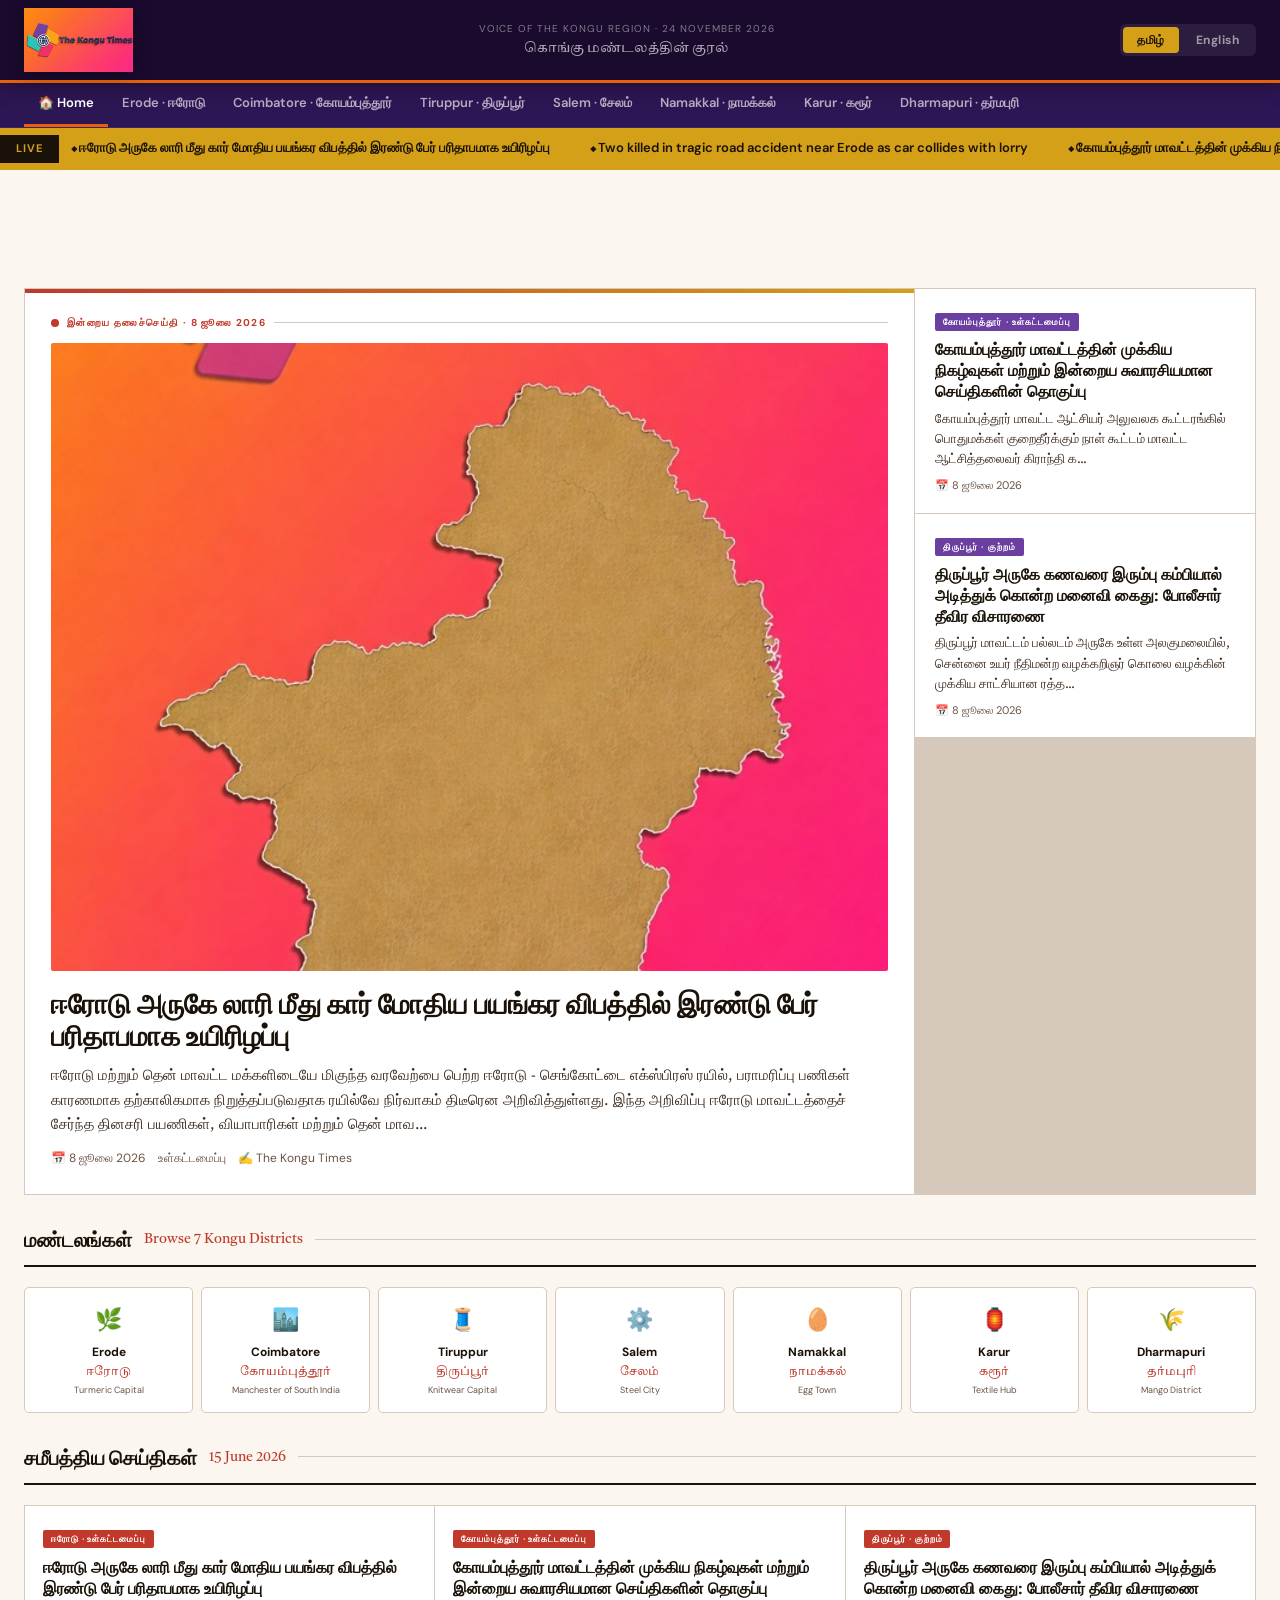
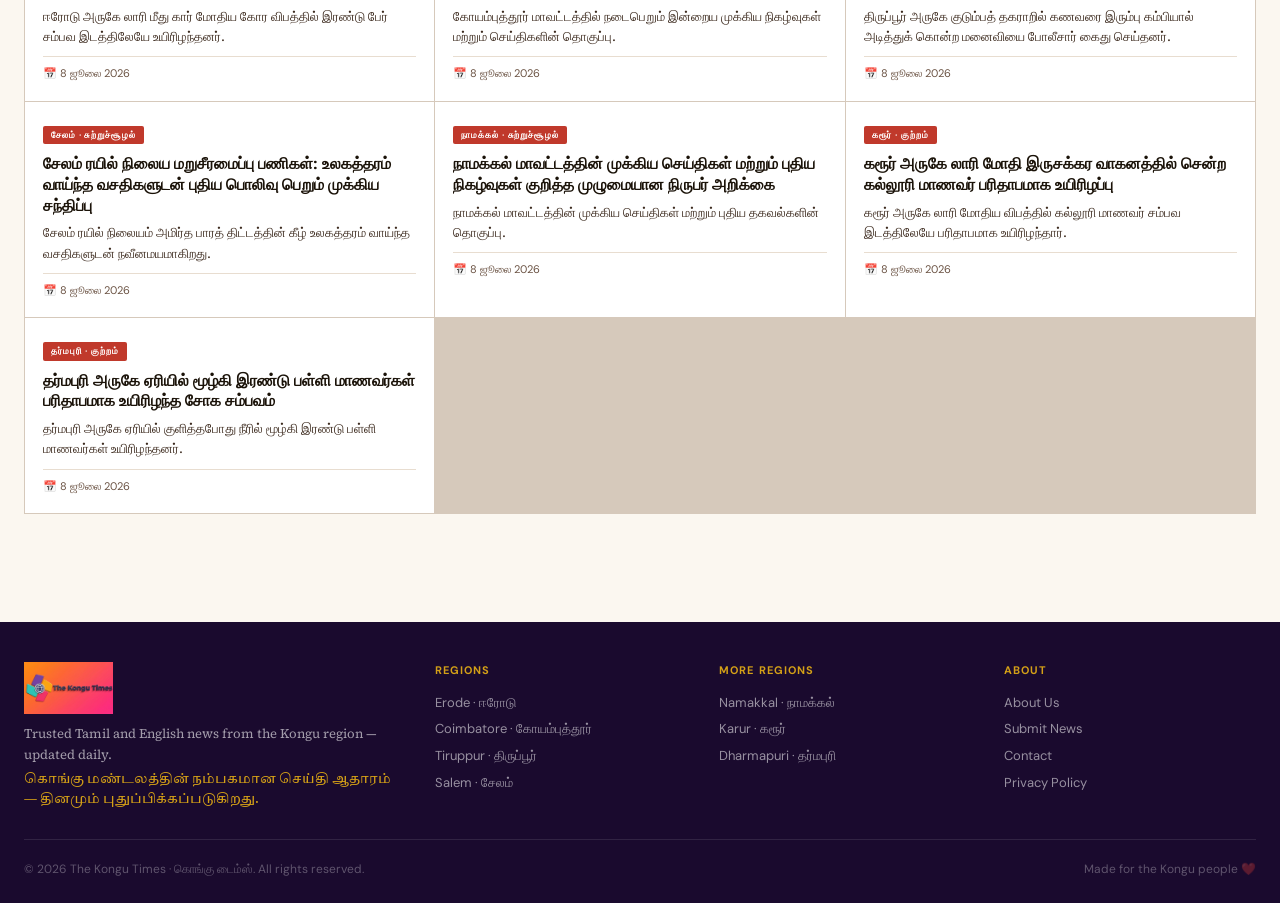
==== commit d1911f8f: "🗞️ Auto news update — 2026-11-24 08:42 IST" ====
--- a/index.html
+++ b/index.html
@@ -29,7 +29,7 @@
   <div class="header-inner">
     <a href="index.html" class="logo-link"><img class="logo-img" src="kongu-times-logo.png" alt="The Kongu Times"/></a>
     <div class="header-center">
-      <div class="header-tagline" id="header-date">VOICE OF THE KONGU REGION · 23 November 2026</div>
+      <div class="header-tagline" id="header-date">VOICE OF THE KONGU REGION · 24 November 2026</div>
       <div class="header-tagline-ta">கொங்கு மண்டலத்தின் குரல்</div>
     </div>
     <div class="lang-toggle">
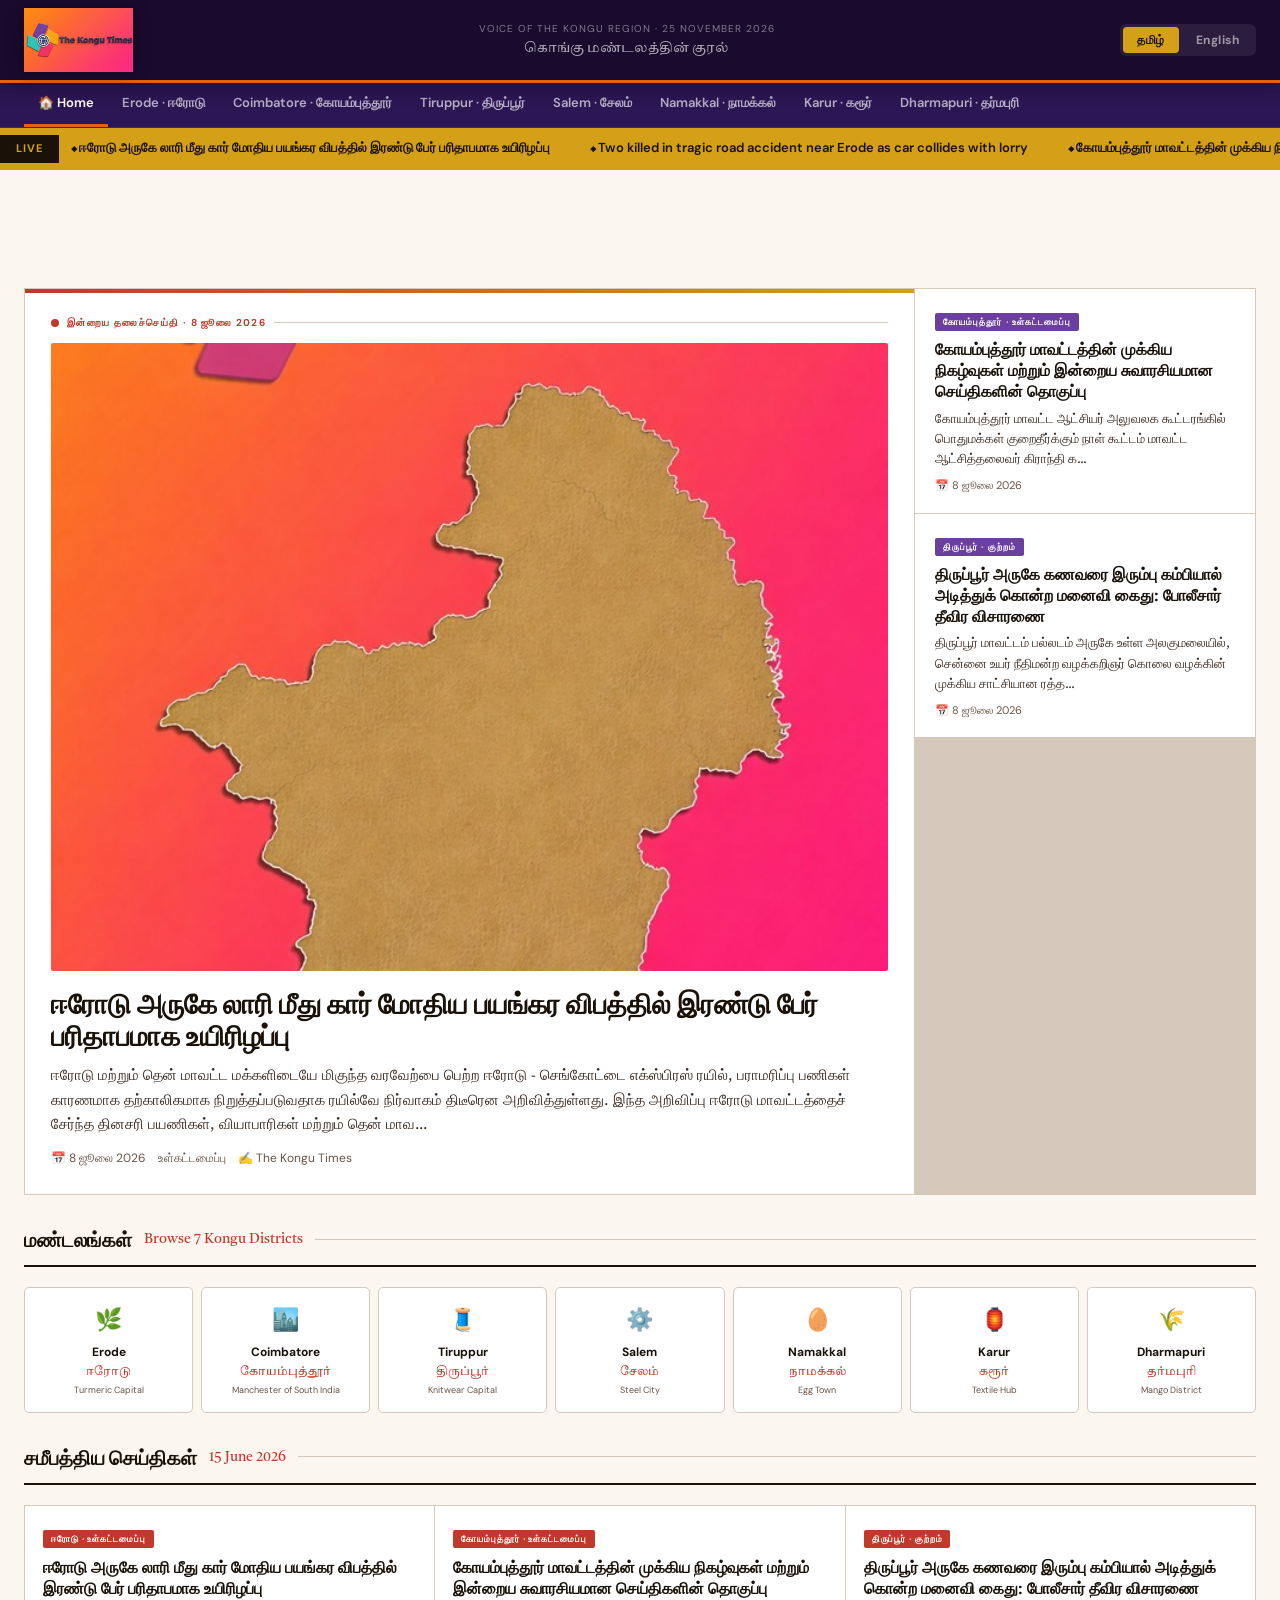
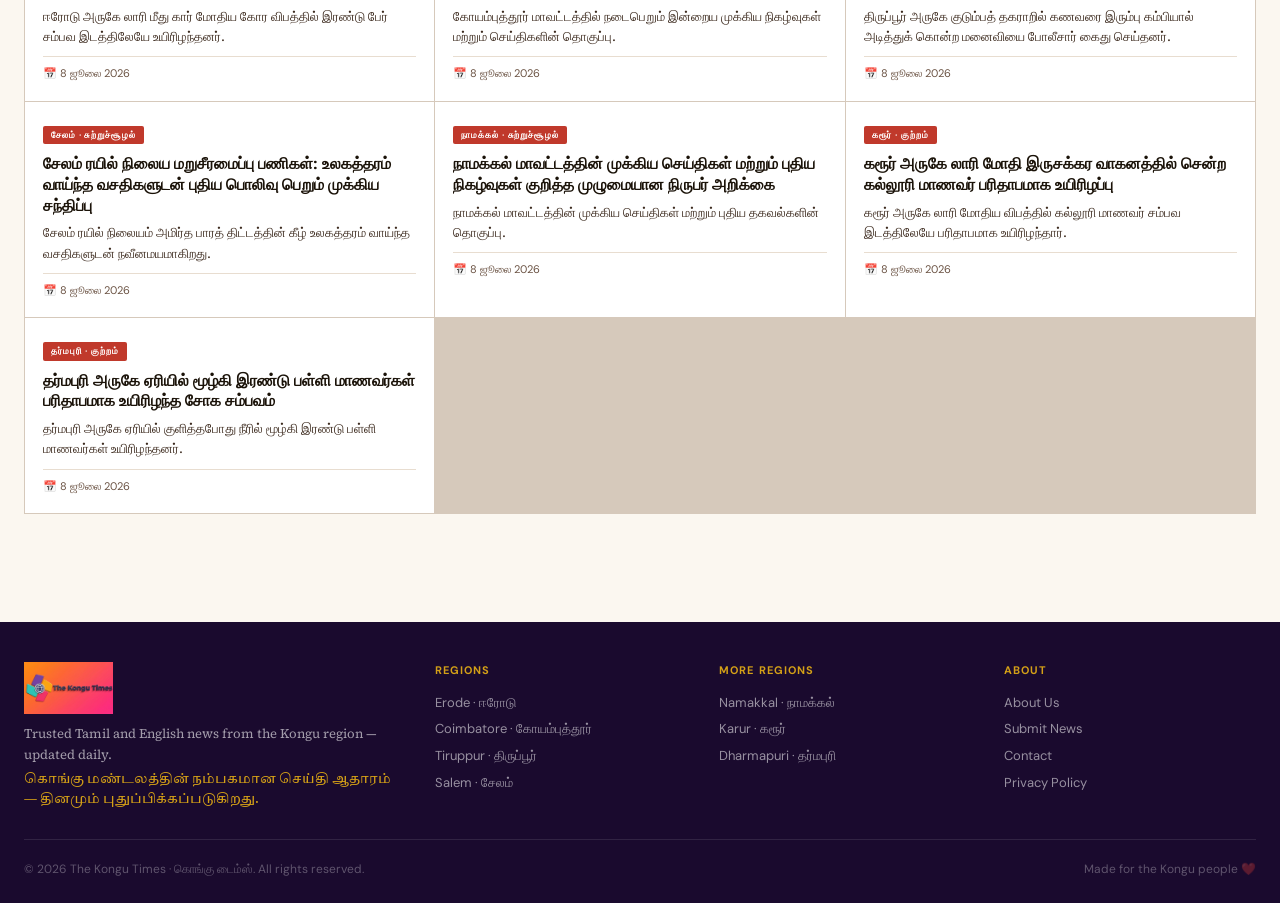
==== commit 690cb0e8: "🗞️ Auto news update — 2026-11-25 07:16 IST" ====
--- a/index.html
+++ b/index.html
@@ -29,7 +29,7 @@
   <div class="header-inner">
     <a href="index.html" class="logo-link"><img class="logo-img" src="kongu-times-logo.png" alt="The Kongu Times"/></a>
     <div class="header-center">
-      <div class="header-tagline" id="header-date">VOICE OF THE KONGU REGION · 24 November 2026</div>
+      <div class="header-tagline" id="header-date">VOICE OF THE KONGU REGION · 25 November 2026</div>
       <div class="header-tagline-ta">கொங்கு மண்டலத்தின் குரல்</div>
     </div>
     <div class="lang-toggle">
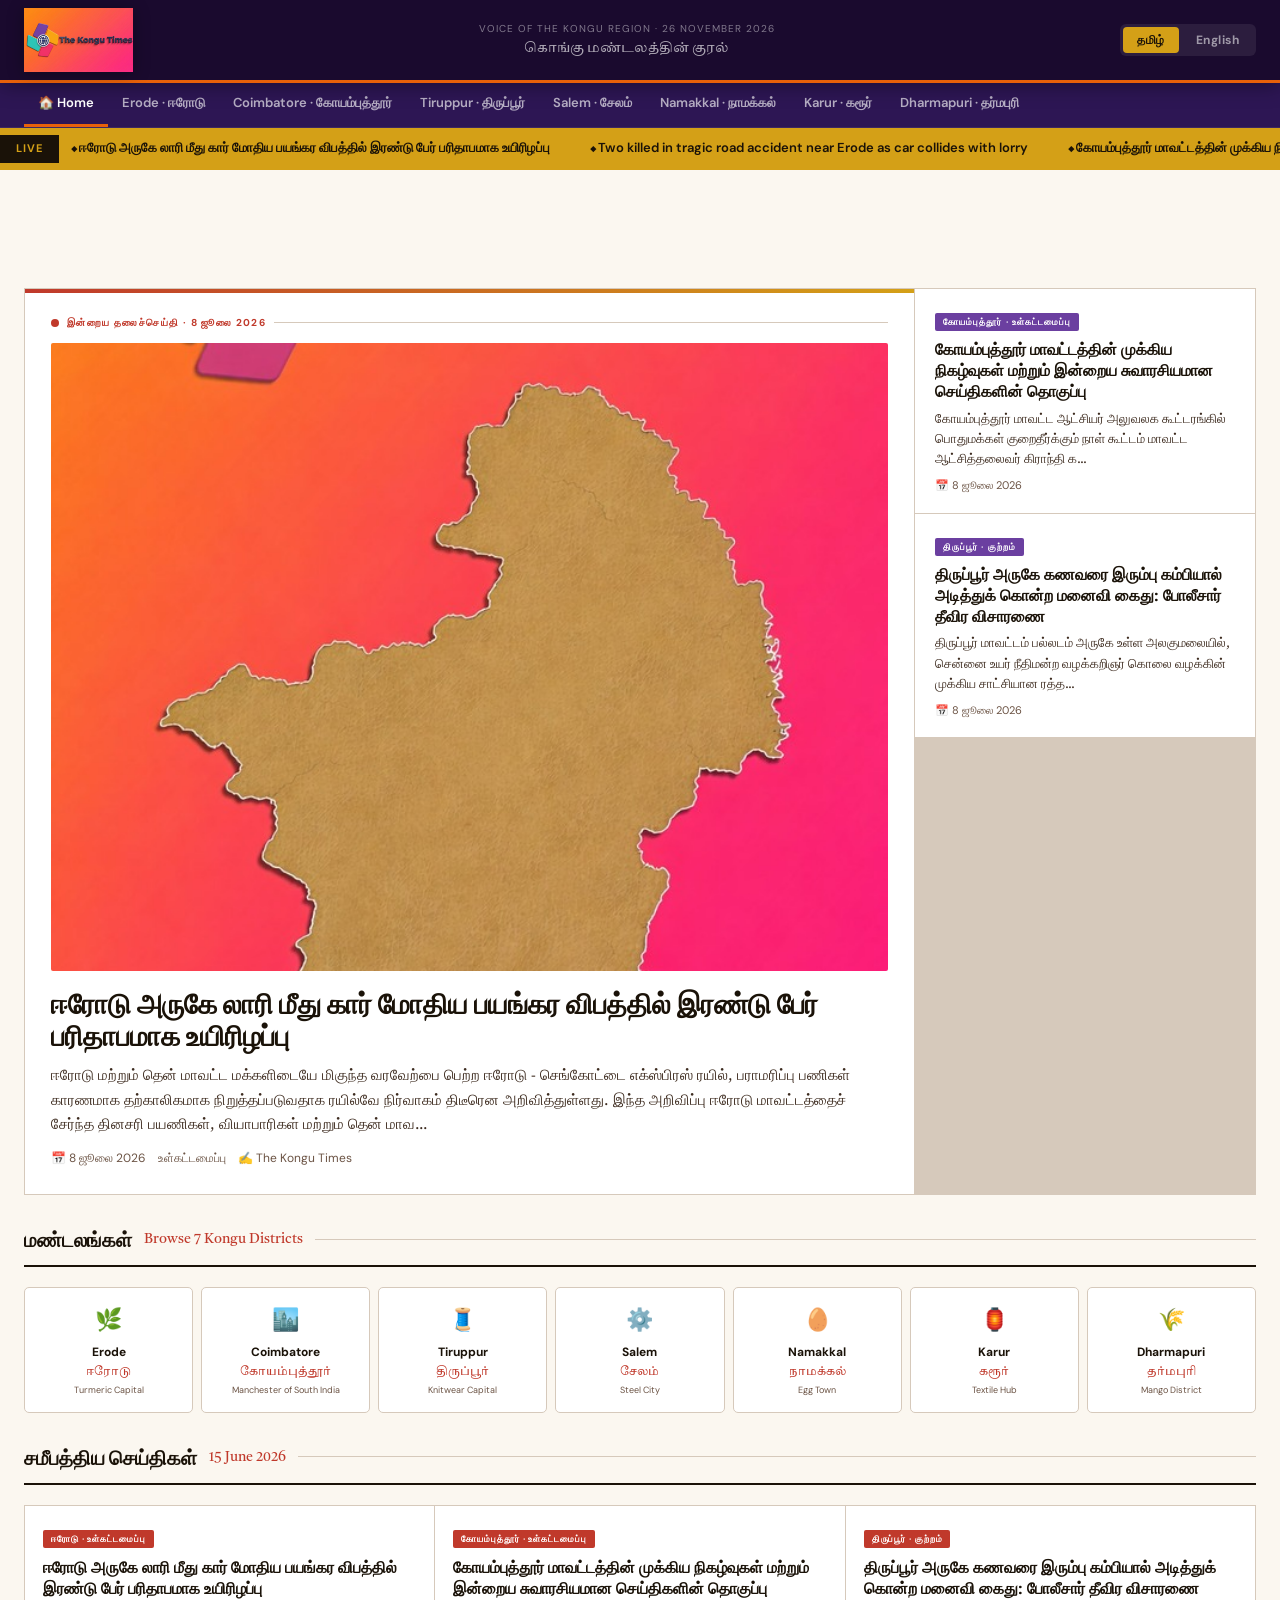
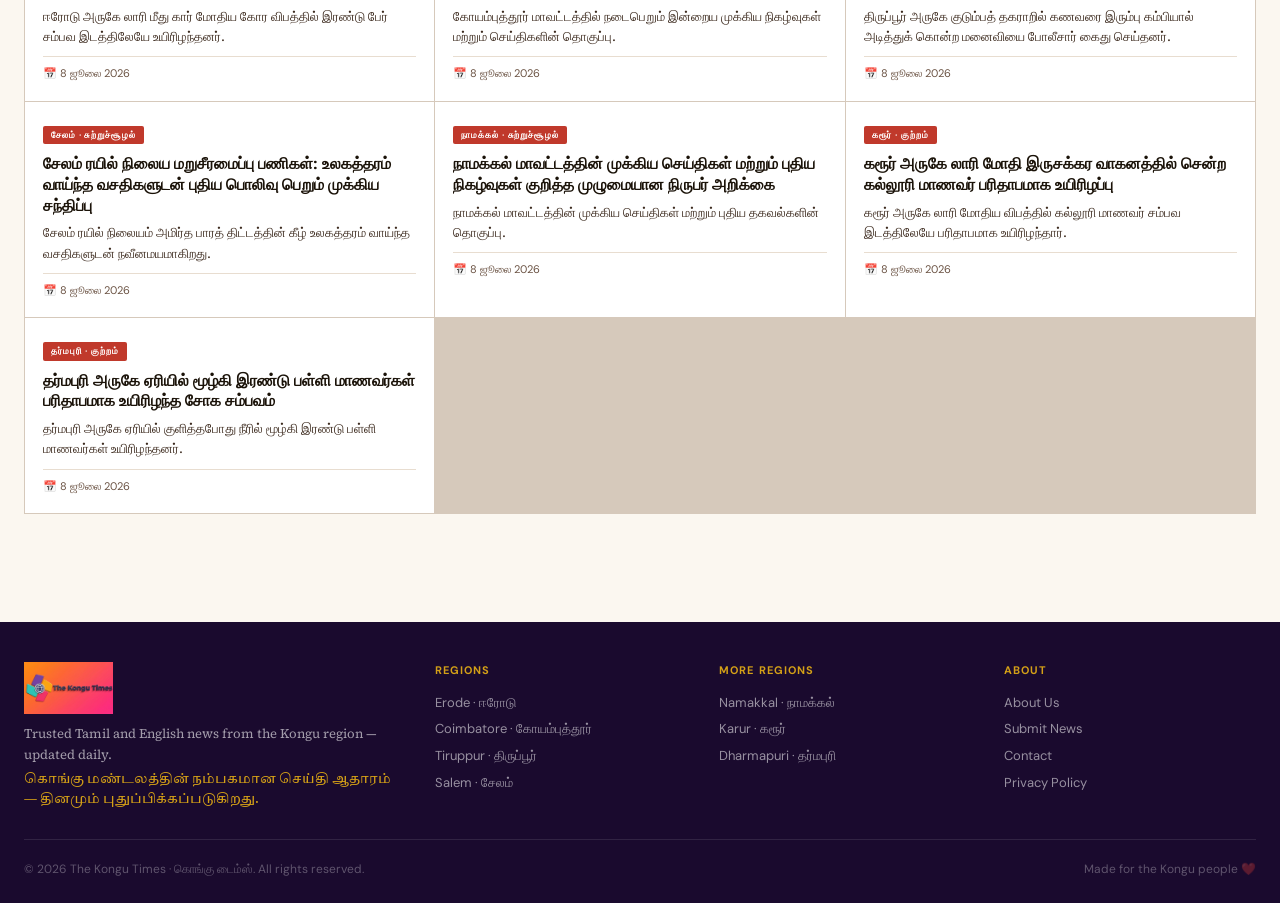
==== commit 30608d91: "🗞️ Auto news update — 2026-11-26 07:05 IST" ====
--- a/index.html
+++ b/index.html
@@ -29,7 +29,7 @@
   <div class="header-inner">
     <a href="index.html" class="logo-link"><img class="logo-img" src="kongu-times-logo.png" alt="The Kongu Times"/></a>
     <div class="header-center">
-      <div class="header-tagline" id="header-date">VOICE OF THE KONGU REGION · 25 November 2026</div>
+      <div class="header-tagline" id="header-date">VOICE OF THE KONGU REGION · 26 November 2026</div>
       <div class="header-tagline-ta">கொங்கு மண்டலத்தின் குரல்</div>
     </div>
     <div class="lang-toggle">
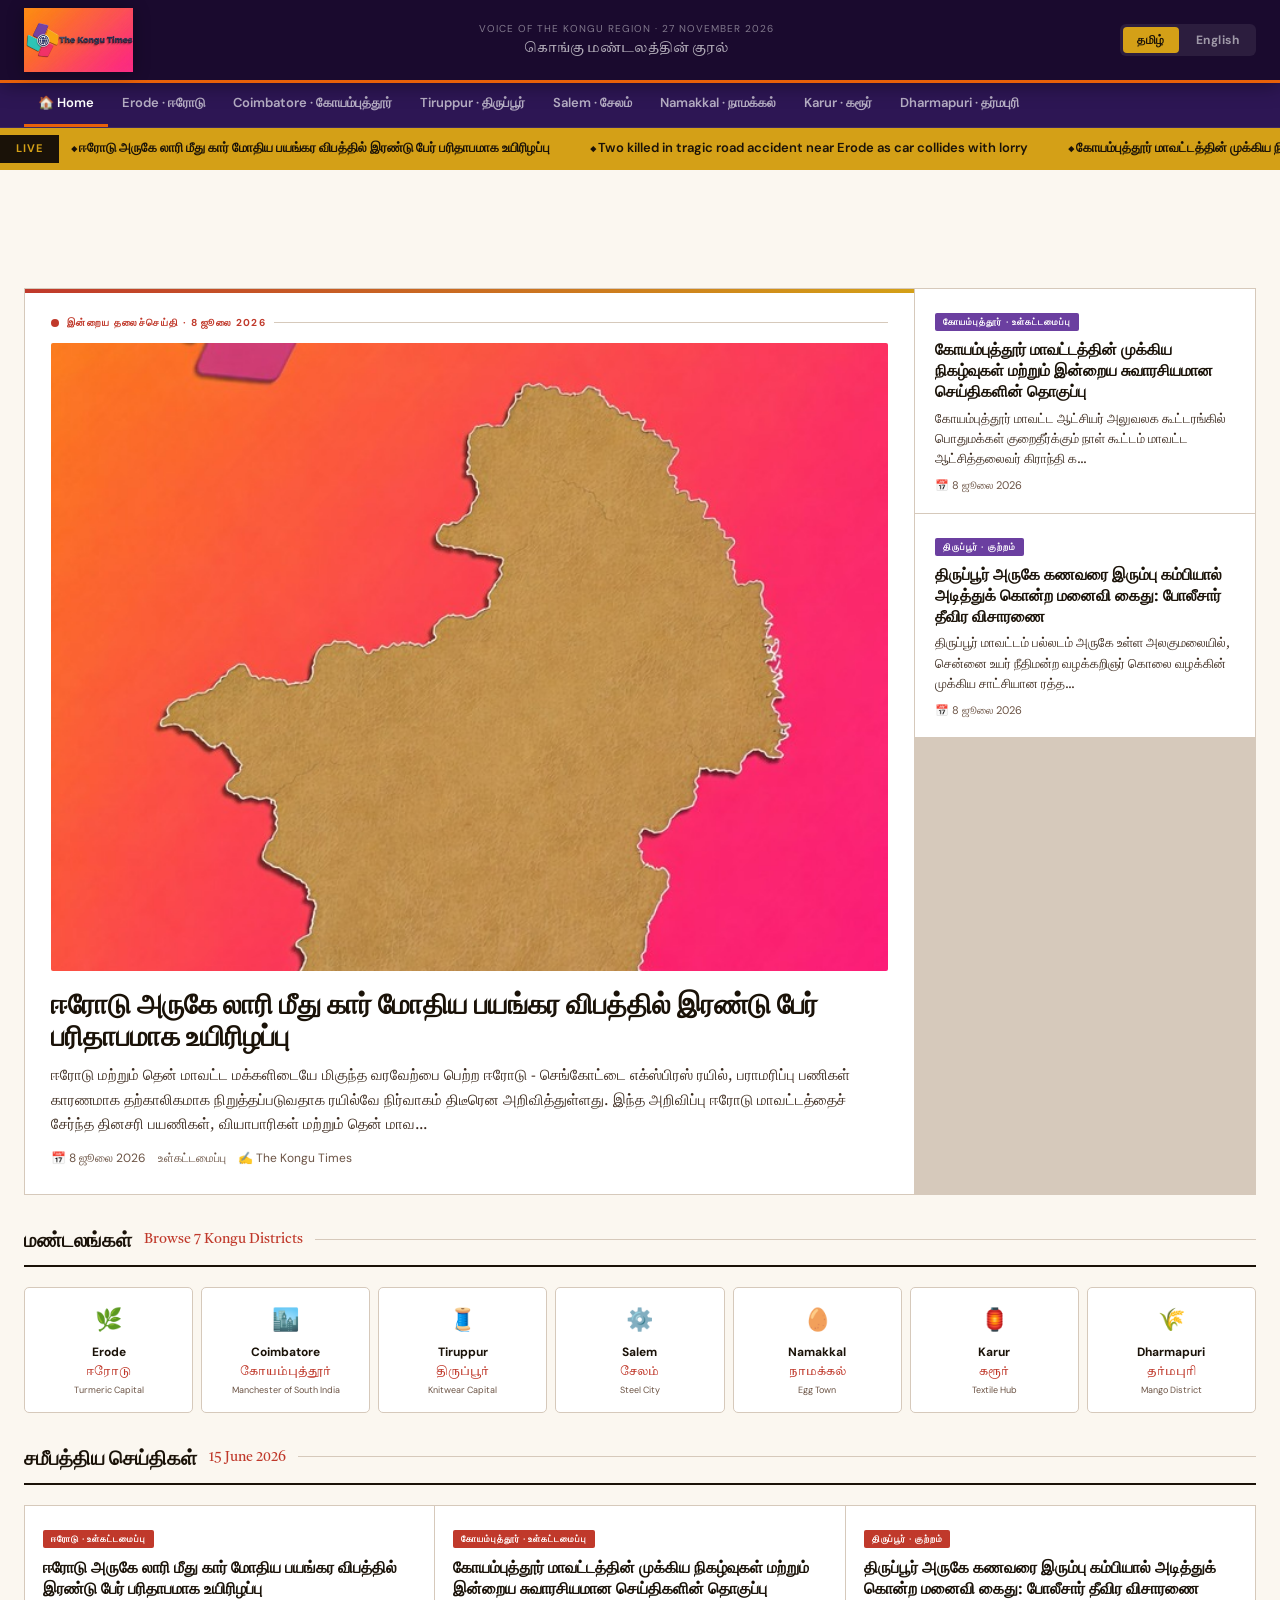
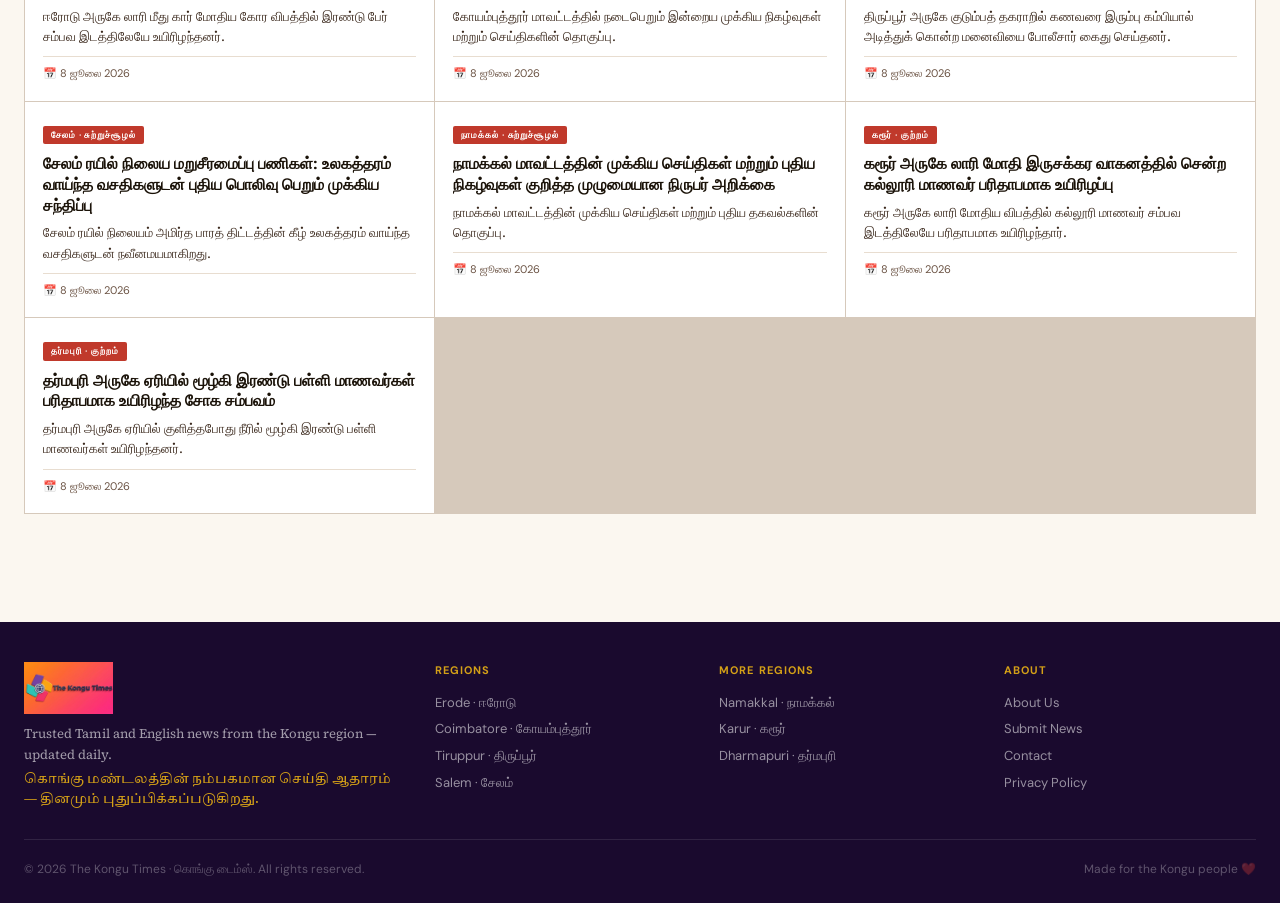
==== commit 5f3641d2: "🗞️ Auto news update — 2026-11-27 07:00 IST" ====
--- a/index.html
+++ b/index.html
@@ -29,7 +29,7 @@
   <div class="header-inner">
     <a href="index.html" class="logo-link"><img class="logo-img" src="kongu-times-logo.png" alt="The Kongu Times"/></a>
     <div class="header-center">
-      <div class="header-tagline" id="header-date">VOICE OF THE KONGU REGION · 26 November 2026</div>
+      <div class="header-tagline" id="header-date">VOICE OF THE KONGU REGION · 27 November 2026</div>
       <div class="header-tagline-ta">கொங்கு மண்டலத்தின் குரல்</div>
     </div>
     <div class="lang-toggle">
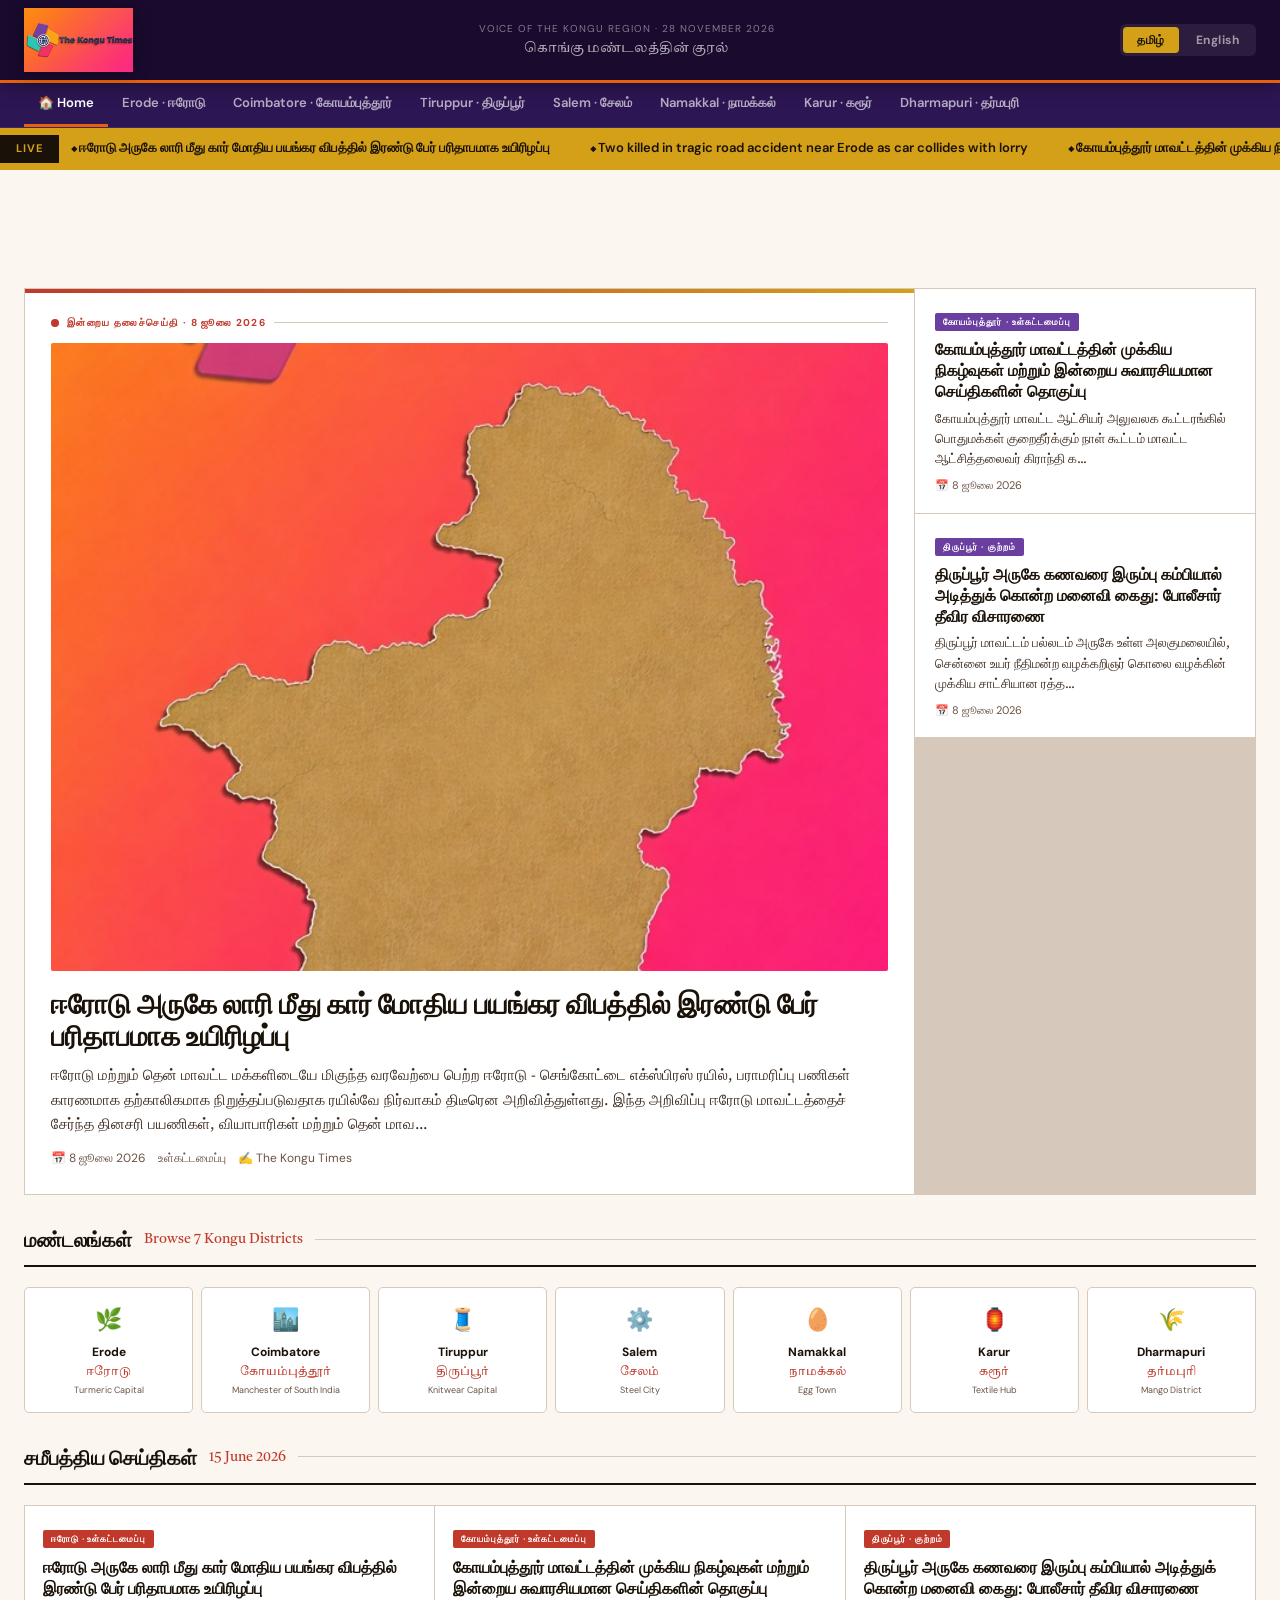
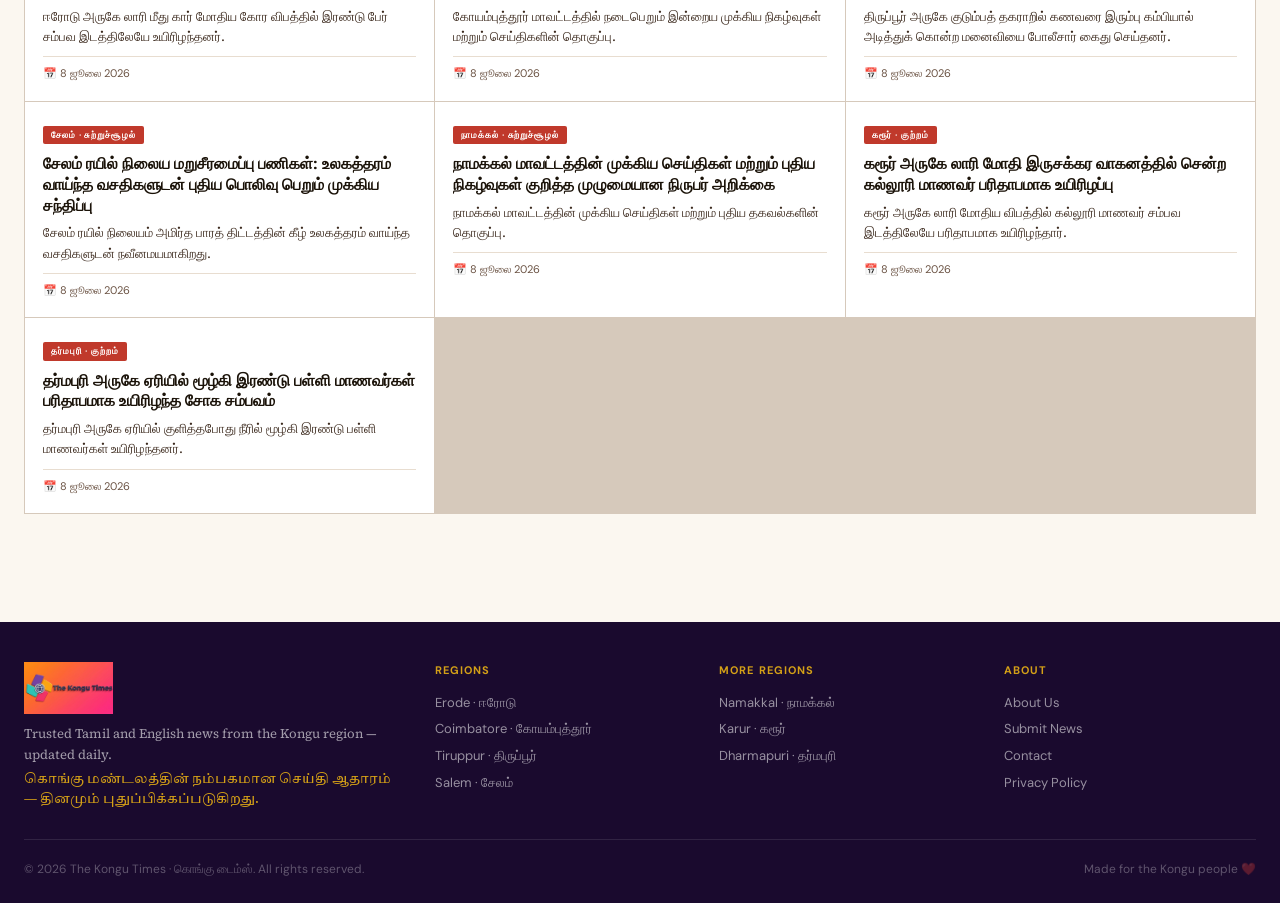
==== commit 4de144ac: "🗞️ Auto news update — 2026-11-28 06:35 IST" ====
--- a/index.html
+++ b/index.html
@@ -29,7 +29,7 @@
   <div class="header-inner">
     <a href="index.html" class="logo-link"><img class="logo-img" src="kongu-times-logo.png" alt="The Kongu Times"/></a>
     <div class="header-center">
-      <div class="header-tagline" id="header-date">VOICE OF THE KONGU REGION · 27 November 2026</div>
+      <div class="header-tagline" id="header-date">VOICE OF THE KONGU REGION · 28 November 2026</div>
       <div class="header-tagline-ta">கொங்கு மண்டலத்தின் குரல்</div>
     </div>
     <div class="lang-toggle">
